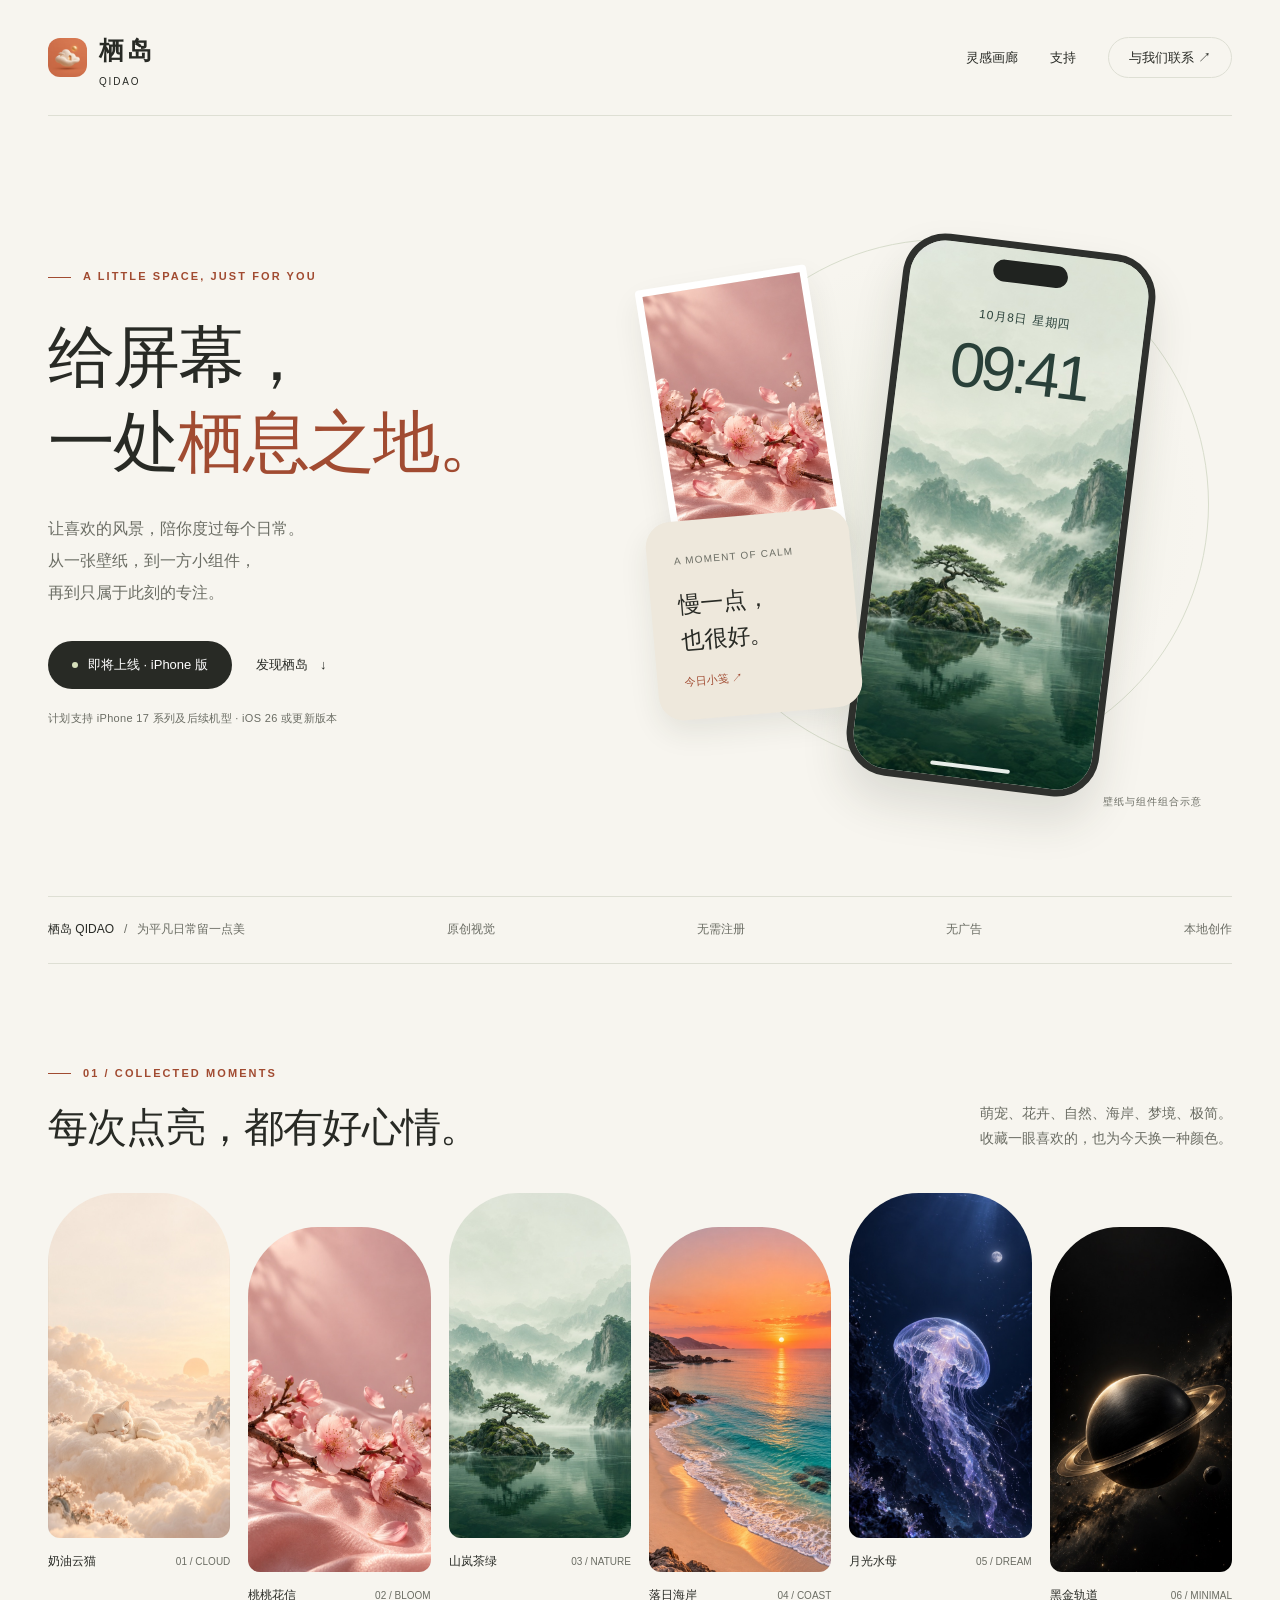
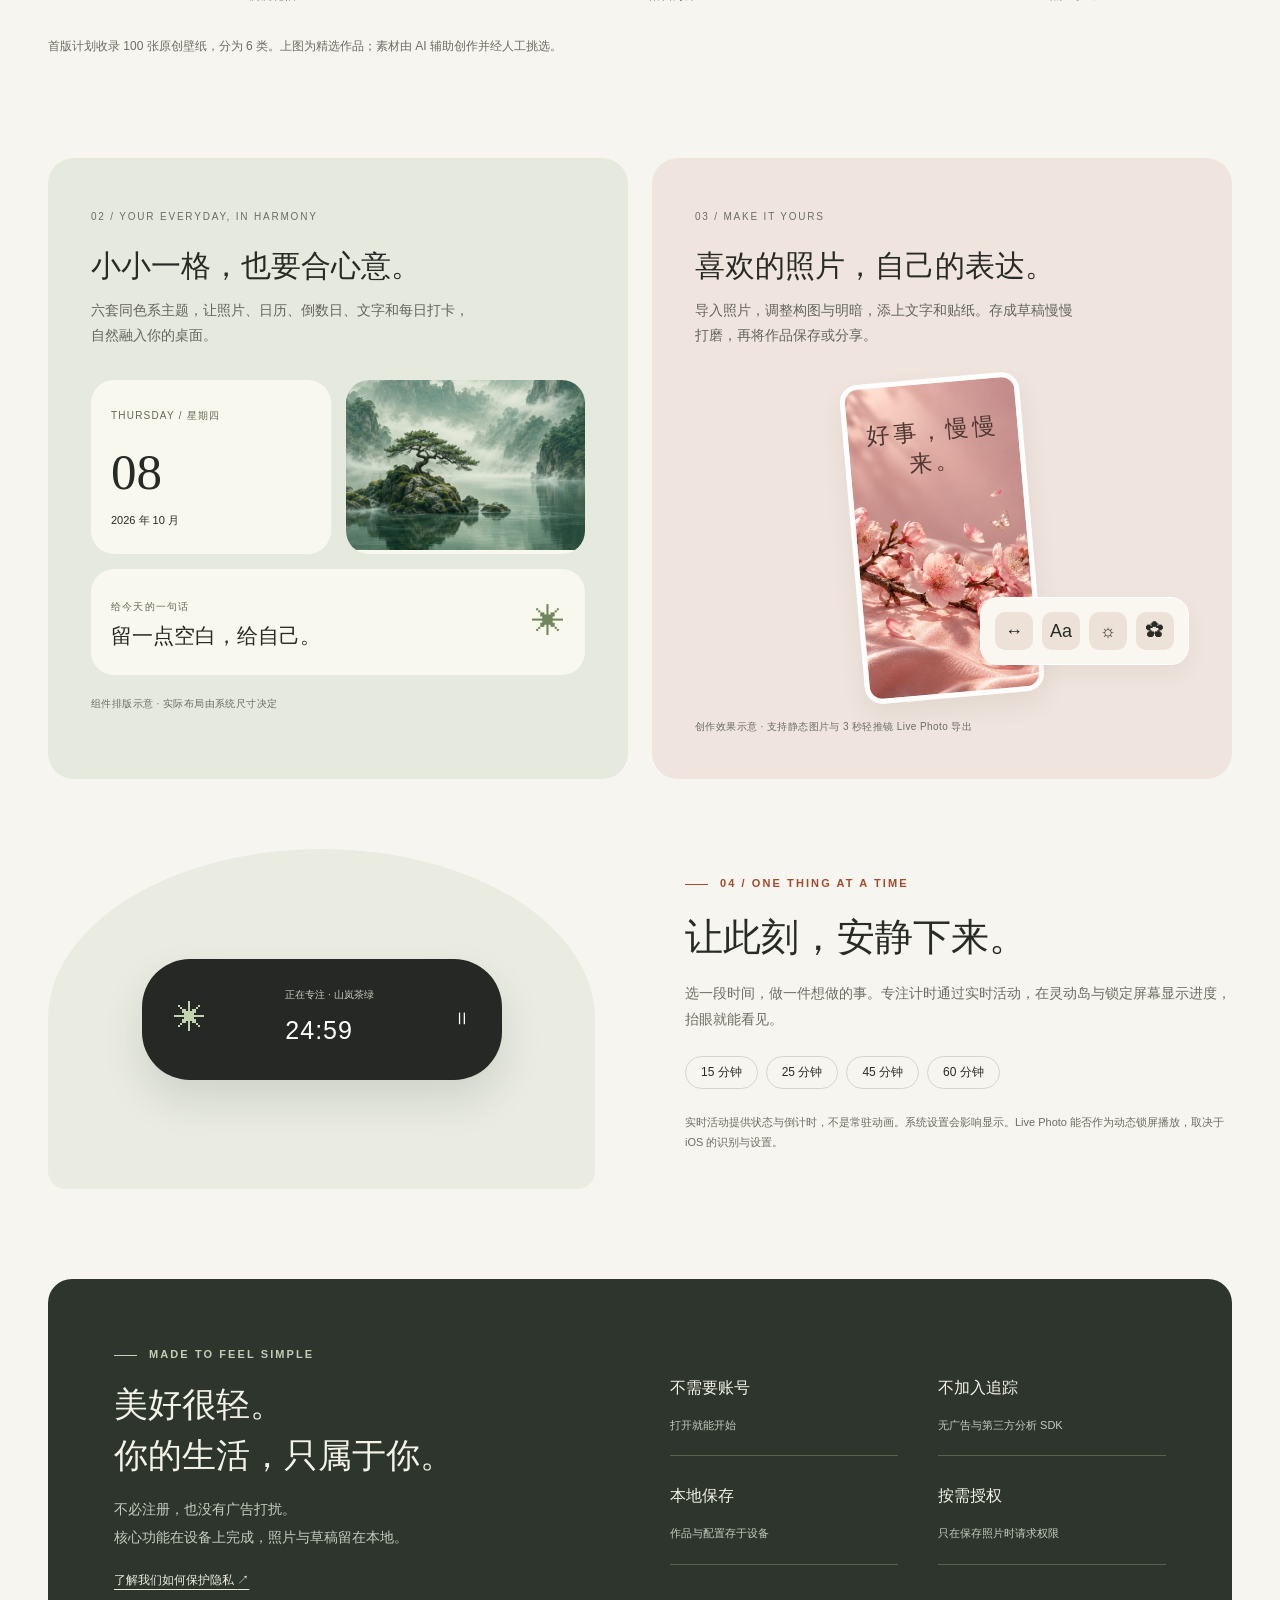
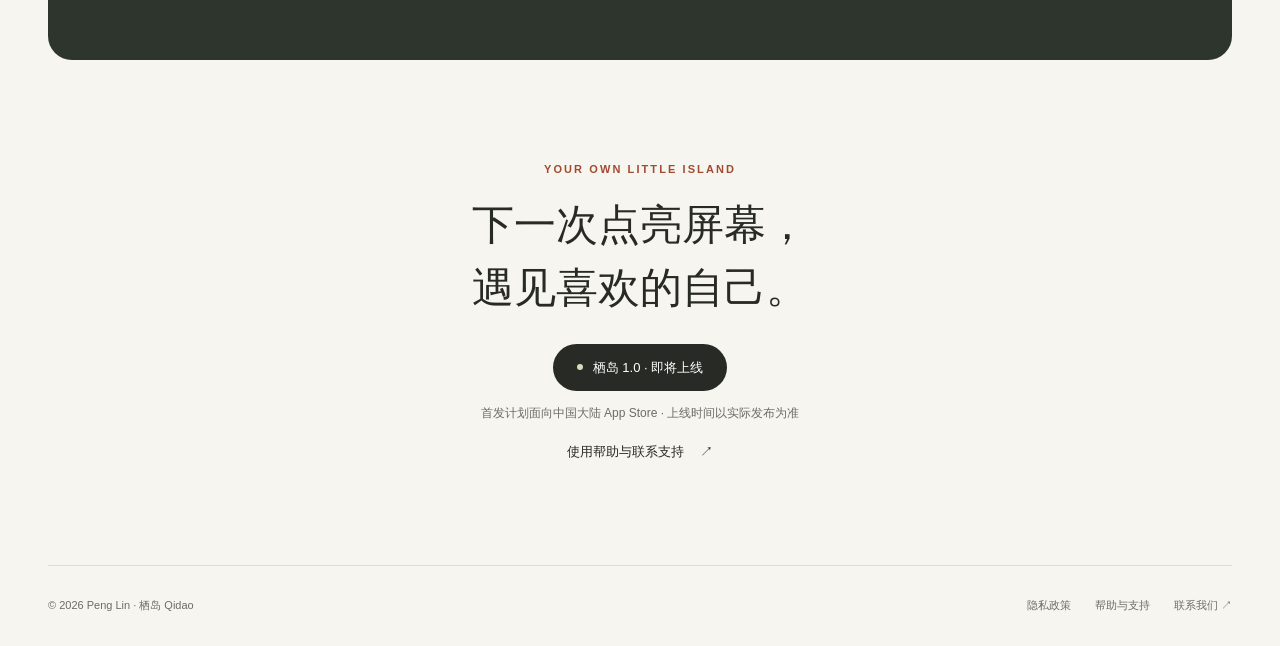
==== index.html @ bc71e2b7 "发布栖岛营销、隐私与支持网站" ====
<!doctype html>
<html lang="zh-CN">
<head>
  <meta charset="utf-8"><meta name="viewport" content="width=device-width,initial-scale=1">
  <title>栖岛 - 壁纸小组件与专注岛</title>
  <meta name="description" content="给屏幕一处安静的风景。栖岛，将原创壁纸、同色系小组件、照片创作和专注计时，放进你的日常。无需注册，无广告。">
  <meta name="theme-color" content="#f7f5ef"><link rel="canonical" href="https://jacky-linpeng.github.io/qidao/">
  <meta property="og:title" content="栖岛 · 给屏幕，一处栖息之地"><meta property="og:description" content="原创壁纸 · 同色小组件 · 轻盈专注。即将上线。"><meta property="og:type" content="website"><meta property="og:url" content="https://jacky-linpeng.github.io/qidao/">
  <link rel="icon" type="image/png" href="assets/icon.png"><link rel="apple-touch-icon" href="assets/icon.png"><link rel="stylesheet" href="styles.css">
</head>
<body>
<a class="skip" href="#main">跳转到正文</a>
<div class="wrap">
  <header class="header"><a class="brand" href="index.html" aria-label="栖岛首页"><img class="brand-mark" src="assets/icon.png" alt="" width="192" height="192"><span><span class="brand-name">栖岛</span><span class="brand-en" lang="en">QIDAO</span></span></a><nav class="nav" aria-label="主导航"><a href="#collection">灵感画廊</a><a href="support.html">支持</a><a class="nav-contact" href="mailto:linpeng.dev@gmail.com">与我们联系 ↗</a></nav></header>
  <main id="main">
    <section class="hero" aria-labelledby="hero-title">
      <div class="hero-copy"><div class="eyebrow" lang="en">A little space, just for you</div><h1 id="hero-title">给屏幕，<br>一处<em>栖息之地。</em></h1><p>让喜欢的风景，陪你度过每个日常。<br>从一张壁纸，到一方小组件，<br>再到只属于此刻的专注。</p><div class="hero-actions"><span class="status">即将上线 · iPhone 版</span><a class="text-link" href="#collection">发现栖岛<span aria-hidden="true">↓</span></a></div><p class="device-note">计划支持 iPhone 17 系列及后续机型 · iOS 26 或更新版本</p></div>
      <div class="hero-stage" role="img" aria-label="栖岛视觉示意：山岚壁纸、桃花照片与文字小组件。非实际系统截图。"><div class="stage-orbit" aria-hidden="true"></div><div class="phone"><img src="assets/tea.jpg" alt="" width="551" height="1200" fetchpriority="high"><div class="phone-island"></div><div class="phone-clock"><small>10月8日 星期四</small>09:41</div><div class="phone-bottom"></div></div><div class="floating-photo"><img src="assets/peach.jpg" alt="" width="555" height="1200"><span class="photo-caption">把日子，过成喜欢的模样</span></div><div class="quote-widget"><span lang="en">A MOMENT OF CALM</span><p>慢一点，<br>也很好。</p><small>今日小笺 ↗</small></div><span class="stage-caption">壁纸与组件组合示意</span></div>
    </section>
    <div class="intro-line"><span><strong>栖岛 QIDAO</strong> &nbsp; / &nbsp; 为平凡日常留一点美</span><span>原创视觉</span><span>无需注册</span><span>无广告</span><span>本地创作</span></div>
    <section class="section" id="collection" aria-labelledby="collection-title"><div class="section-head"><div><div class="eyebrow" lang="en">01 / Collected moments</div><h2 id="collection-title">每次点亮，都有好心情。</h2></div><p>萌宠、花卉、自然、海岸、梦境、极简。<br>收藏一眼喜欢的，也为今天换一种颜色。</p></div><div class="gallery">
      <figure class="wallpaper"><img src="assets/cloud.jpg" alt="奶油色云朵中的猫咪原创壁纸" width="553" height="1200" loading="lazy"><figcaption>奶油云猫<span lang="en">01 / CLOUD</span></figcaption></figure>
      <figure class="wallpaper"><img src="assets/peach.jpg" alt="粉色桃花与柔和光影原创壁纸" width="555" height="1200" loading="lazy"><figcaption>桃桃花信<span lang="en">02 / BLOOM</span></figcaption></figure>
      <figure class="wallpaper"><img src="assets/tea.jpg" alt="青绿色群山与平静湖水原创壁纸" width="551" height="1200" loading="lazy"><figcaption>山岚茶绿<span lang="en">03 / NATURE</span></figcaption></figure>
      <figure class="wallpaper"><img src="assets/coast.jpg" alt="橙色落日下的海岸原创壁纸" width="554" height="1200" loading="lazy"><figcaption>落日海岸<span lang="en">04 / COAST</span></figcaption></figure>
      <figure class="wallpaper"><img src="assets/moon.jpg" alt="梦幻月光水母原创壁纸" width="555" height="1200" loading="lazy"><figcaption>月光水母<span lang="en">05 / DREAM</span></figcaption></figure>
      <figure class="wallpaper"><img src="assets/orbit.jpg" alt="黑色背景与金色轨道原创壁纸" width="555" height="1200" loading="lazy"><figcaption>黑金轨道<span lang="en">06 / MINIMAL</span></figcaption></figure>
    </div><p class="gallery-note">首版计划收录 100 张原创壁纸，分为 6 类。上图为精选作品；素材由 AI 辅助创作并经人工挑选。</p></section>
    <section class="feature-grid" aria-label="小组件与创作功能">
      <article class="feature"><span class="feature-label" lang="en">02 / YOUR EVERYDAY, IN HARMONY</span><h3>小小一格，也要合心意。</h3><p>六套同色系主题，让照片、日历、倒数日、文字和每日打卡，自然融入你的桌面。</p><div class="widgets" aria-hidden="true"><div class="widget calendar"><small>THURSDAY / 星期四</small><strong>08</strong><span>2026 年 10 月</span></div><div class="widget widget-photo"><img src="assets/tea.jpg" alt="" width="551" height="1200" loading="lazy"></div><div class="widget wide-widget"><div><small>给今天的一句话</small><p>留一点空白，给自己。</p></div><span>✳</span></div></div><small class="feature-footnote">组件排版示意 · 实际布局由系统尺寸决定</small></article>
      <article class="feature feature-edit"><span class="feature-label" lang="en">03 / MAKE IT YOURS</span><h3>喜欢的照片，自己的表达。</h3><p>导入照片，调整构图与明暗，添上文字和贴纸。存成草稿慢慢打磨，再将作品保存或分享。</p><div class="editor-preview" aria-hidden="true"><div class="edit-photo"><img src="assets/peach.jpg" alt="" width="555" height="1200" loading="lazy"><div class="edit-words">好事，慢慢来。</div></div><div class="edit-tools"><span>↔</span><span>Aa</span><span>☼</span><span>✿</span></div></div><small class="feature-footnote">创作效果示意 · 支持静态图片与 3 秒轻推镜 Live Photo 导出</small></article>
    </section>
    <section class="focus-section" aria-labelledby="focus-title"><div class="focus-art" role="img" aria-label="专注实时活动示意，倒计时 24 分 59 秒"><div class="island-demo"><span class="focus-leaf" aria-hidden="true">✳</span><div><small>正在专注 · 山岚茶绿</small><strong>24:59</strong></div><span aria-hidden="true">Ⅱ</span></div></div><div class="focus-copy"><div class="eyebrow" lang="en">04 / One thing at a time</div><h2 id="focus-title">让此刻，安静下来。</h2><p>选一段时间，做一件想做的事。专注计时通过实时活动，在灵动岛与锁定屏幕显示进度，抬眼就能看见。</p><div class="focus-durations" aria-label="可选专注时长"><span>15 分钟</span><span>25 分钟</span><span>45 分钟</span><span>60 分钟</span></div><p class="fine">实时活动提供状态与倒计时，不是常驻动画。系统设置会影响显示。Live Photo 能否作为动态锁屏播放，取决于 iOS 的识别与设置。</p></div></section>
    <section class="quiet" aria-labelledby="privacy-title"><div><div class="eyebrow" lang="en">Made to feel simple</div><h2 id="privacy-title">美好很轻。<br>你的生活，只属于你。</h2><p>不必注册，也没有广告打扰。<br>核心功能在设备上完成，照片与草稿留在本地。</p><a href="privacy.html">了解我们如何保护隐私 <span aria-hidden="true">↗</span></a></div><div class="quiet-list"><div class="quiet-item"><strong>不需要账号</strong><span>打开就能开始</span></div><div class="quiet-item"><strong>不加入追踪</strong><span>无广告与第三方分析 SDK</span></div><div class="quiet-item"><strong>本地保存</strong><span>作品与配置存于设备</span></div><div class="quiet-item"><strong>按需授权</strong><span>只在保存照片时请求权限</span></div></div></section>
    <section class="closing" aria-labelledby="closing-title"><div class="eyebrow" lang="en">Your own little island</div><h2 id="closing-title">下一次点亮屏幕，<br>遇见喜欢的自己。</h2><span class="status">栖岛 1.0 · 即将上线</span><p>首发计划面向中国大陆 App Store · 上线时间以实际发布为准</p><a class="text-link" href="support.html">使用帮助与联系支持 <span aria-hidden="true">↗</span></a></section>
  </main>
  <footer class="footer"><span>© 2026 Peng Lin · 栖岛 Qidao</span><div class="footer-links"><a href="privacy.html">隐私政策</a><a href="support.html">帮助与支持</a><a href="mailto:linpeng.dev@gmail.com">联系我们 ↗</a></div></footer>
</div>
</body></html>
---- styles.css ----
:root{--paper:#f7f5ef;--ink:#282a25;--muted:#6b6d64;--accent:#a14b31;--line:#dedfd4;--sage:#e6e9dd;--serif:ui-serif,"Songti SC","STSong",serif;--sans:-apple-system,BlinkMacSystemFont,"PingFang SC","Hiragino Sans GB","Microsoft YaHei",sans-serif}*{box-sizing:border-box}html{scroll-behavior:smooth;scroll-padding-top:2rem}body{margin:0;background:var(--paper);color:var(--ink);font:16px/1.8 var(--sans);-webkit-font-smoothing:antialiased}a{color:inherit;text-underline-offset:5px}a:hover{color:var(--accent)}a:focus-visible,summary:focus-visible{outline:3px solid var(--accent);outline-offset:6px;border-radius:3px}img{display:block;width:100%;height:auto}button,a,summary{-webkit-tap-highlight-color:transparent}.wrap{width:min(1240px,calc(100% - 96px));margin-inline:auto}.skip{position:absolute;top:-80px;left:20px;padding:8px 20px;background:var(--ink);color:white;z-index:10}.skip:focus{top:10px}.header{display:flex;align-items:center;justify-content:space-between;padding:28px 0;border-bottom:1px solid var(--line)}.brand{text-decoration:none;display:flex;align-items:center;gap:12px}.brand-mark{width:39px;height:39px;background:var(--ink);color:var(--paper);border-radius:12px;display:grid;place-items:center;font:25px var(--serif)}.brand-name{font-size:25px;letter-spacing:.1em;font-weight:600}.brand-en{display:block;font-size:10px;letter-spacing:.18em;line-height:1;margin-top:4px}.nav{display:flex;gap:32px;align-items:center;font-size:13px}.nav a{text-decoration:none}.nav a[aria-current=page]{color:var(--accent)}.nav .nav-contact{border:1px solid var(--line);border-radius:100px;padding:8px 20px}.eyebrow{font-size:11px;font-weight:600;letter-spacing:.19em;text-transform:uppercase;color:var(--accent);display:flex;align-items:center;gap:12px}.eyebrow:before{content:"";width:23px;height:1px;background:currentColor}.hero{display:grid;grid-template-columns:1fr 1fr;gap:30px;align-items:center;min-height:780px;padding-block:65px 70px}.hero h1{font:clamp(52px,5.2vw,74px)/1.28 var(--serif);letter-spacing:-.03em;margin:28px 0}.hero h1 em{font-style:normal;color:var(--accent)}.hero-copy>p{max-width:380px;font-size:16px;color:var(--muted);line-height:2}.hero-actions{display:flex;align-items:center;gap:24px;margin-top:32px;flex-wrap:wrap}.status{display:inline-flex;gap:10px;align-items:center;background:var(--ink);color:white;border-radius:100px;padding:12px 24px;font-size:13px}.status:before{content:"";width:6px;height:6px;border-radius:50%;background:#d5deba}.text-link{font-size:13px;text-decoration:none}.text-link span{margin-left:12px}.device-note{font-size:11px!important;margin-top:18px;letter-spacing:.03em}.hero-stage{position:relative;min-height:615px;display:flex;align-items:center;justify-content:center}.stage-orbit{position:absolute;width:530px;max-width:100%;height:530px;max-height:90%;border:1px solid #d8ddcc;border-radius:50%;background:radial-gradient(circle at center,#e6eadb88,transparent 68%)}.phone{position:relative;width:254px;height:546px;border:7px solid #2e302d;border-radius:43px;overflow:hidden;box-shadow:0 25px 45px #30362522;background:#d4dcd0;transform:rotate(7deg);margin-left:115px;margin-top:22px}.phone img{height:100%;object-fit:cover}.phone-island{position:absolute;top:12px;left:50%;transform:translateX(-50%);width:75px;height:22px;background:#202320;border-radius:30px}.phone-clock{position:absolute;top:62px;width:100%;text-align:center;color:#294039;font-size:63px;font-weight:500;letter-spacing:-4px;line-height:1.2}.phone-clock small{display:block;font-size:12px;letter-spacing:1px;margin-bottom:8px}.phone-bottom{position:absolute;bottom:10px;left:50%;transform:translateX(-50%);height:4px;width:80px;background:#e9eeea;border-radius:5px}.floating-photo{position:absolute;left:0;top:80px;width:173px;transform:rotate(-9deg);border:7px solid white;border-bottom-width:32px;box-shadow:0 14px 30px #2b352215;border-radius:4px}.floating-photo img{height:237px;object-fit:cover}.photo-caption{position:absolute;bottom:-26px;left:0;width:100%;font:10px var(--serif);text-align:center;color:var(--muted);letter-spacing:.1em}.quote-widget{position:absolute;left:-3px;bottom:97px;background:#eee8dc;box-shadow:0 12px 30px #2b352218;border-radius:25px;padding:24px 27px;width:204px;transform:rotate(-5deg)}.quote-widget span{font-size:10px;color:var(--muted);letter-spacing:.12em}.quote-widget p{font:23px/1.6 var(--serif);margin:13px 0 7px}.quote-widget small{color:var(--accent);font-size:11px}.stage-caption{position:absolute;bottom:0;right:30px;color:var(--muted);font-size:10px;letter-spacing:.1em}.intro-line{border-top:1px solid var(--line);border-bottom:1px solid var(--line);padding:22px 0;display:flex;justify-content:space-between;align-items:center;font-size:12px;color:var(--muted);gap:20px}.intro-line strong{font-weight:500;color:var(--ink)}.section{padding:100px 0}.section-head{display:flex;justify-content:space-between;gap:40px;align-items:end;margin-bottom:36px}.section h2{font:40px/1.45 var(--serif);letter-spacing:-.02em;margin:16px 0 0}.section-head>p{font-size:14px;max-width:300px;color:var(--muted);margin:0 0 6px}.gallery{display:grid;grid-template-columns:repeat(6,minmax(0,1fr));gap:18px}.wallpaper{margin:0}.wallpaper:nth-child(even){padding-top:34px}.wallpaper img{aspect-ratio:9/17;object-fit:cover;border-radius:70px 70px 12px 12px}.wallpaper figcaption{display:flex;justify-content:space-between;align-items:center;gap:5px;margin-top:13px;font-size:12px}.wallpaper figcaption span{color:var(--muted);font:10px var(--sans)}.gallery-note{color:var(--muted);font-size:12px;margin:30px 0 0}.feature-grid{display:grid;grid-template-columns:1fr 1fr;gap:24px}.feature{border-radius:26px;background:var(--sage);padding:43px;overflow:hidden;min-height:570px;position:relative}.feature-edit{background:#efe5de}.feature-label{font-size:10px;color:var(--muted);letter-spacing:.18em}.feature h3{font:30px/1.5 var(--serif);margin:13px 0 10px}.feature>p{font-size:14px;color:#64655b;max-width:390px;margin:0}.widgets{display:grid;grid-template-columns:1fr 1fr;gap:15px;margin-top:32px;align-items:stretch}.widget{border-radius:23px;min-height:158px;background:#f9f8ee;padding:20px}.widget small{font-size:10px;letter-spacing:.12em;color:#616954}.calendar strong{display:block;font:51px/1.3 var(--serif);margin-top:10px}.calendar span{font-size:11px}.widget-photo{padding:0;overflow:hidden}.widget-photo img{height:100%;max-height:170px;object-fit:cover;object-position:50% 70%}.wide-widget{grid-column:1/-1;min-height:106px;display:flex;justify-content:space-between;align-items:center}.wide-widget p{font:21px/1.6 var(--serif);margin:0}.wide-widget>span{font-size:33px;color:#70865c}.editor-preview{display:flex;justify-content:center;position:relative;margin-top:30px;min-height:320px}.edit-photo{width:180px;border:5px solid #fff;border-radius:18px;overflow:hidden;transform:rotate(-5deg);position:relative;box-shadow:0 12px 25px #6c493215}.edit-photo img{height:310px;object-fit:cover}.edit-words{position:absolute;top:32px;left:0;text-align:center;width:100%;font:23px var(--serif);color:#4e3731;letter-spacing:.15em}.edit-tools{position:absolute;right:0;bottom:33px;display:flex;gap:9px;padding:14px;background:#faf7f0;border:1px solid #fff;border-radius:18px;box-shadow:0 9px 20px #6c493210}.edit-tools span{display:grid;place-items:center;width:38px;height:38px;background:#ede2d8;border-radius:10px;font-size:18px}.feature-footnote{font-size:10px;color:var(--muted);display:block;margin-top:20px;letter-spacing:.04em}.focus-section{display:grid;grid-template-columns:1fr 1fr;gap:90px;align-items:center;padding:70px 0 90px}.focus-art{min-height:340px;background:#eaece2;border-radius:50% 50% 18px 18px;display:grid;place-items:center;padding:40px}.island-demo{width:min(100%,360px);background:#252824;color:white;border-radius:48px;padding:27px 32px;display:flex;align-items:center;justify-content:space-between;box-shadow:0 20px 40px #28332322}.focus-leaf{color:#c1d2ad;font-size:32px}.island-demo small{font-size:10px;color:#cbd1c5;display:block;margin-bottom:4px}.island-demo strong{font-size:25px;font-weight:400;letter-spacing:1px;font-variant-numeric:tabular-nums}.focus-copy h2{font:38px/1.45 var(--serif);margin:16px 0}.focus-copy p{font-size:14px;color:var(--muted)}.focus-durations{display:flex;gap:8px;flex-wrap:wrap;margin:24px 0}.focus-durations span{border:1px solid #d3d7c9;border-radius:100px;padding:5px 15px;font-size:12px}.fine{font-size:11px!important;color:var(--muted)}.quiet{background:#2d352d;color:#f4f3e8;padding:66px;border-radius:24px;display:grid;grid-template-columns:1fr 1fr;gap:60px;align-items:center}.quiet h2{font:34px/1.5 var(--serif);margin:14px 0}.quiet .eyebrow{color:#c3cdb5}.quiet p{font-size:14px;color:#c6ccbf;line-height:2}.quiet a{color:#eeeedd;font-size:12px}.quiet-list{display:grid;grid-template-columns:1fr 1fr;gap:26px 40px}.quiet-item{padding-bottom:17px;border-bottom:1px solid #596050}.quiet-item strong{display:block;font-size:16px;font-weight:400;margin-bottom:7px}.quiet-item span{font-size:11px;color:#c6ccbf}.closing{text-align:center;padding:100px 24px}.closing .eyebrow{justify-content:center}.closing .eyebrow:before{display:none}.closing h2{font:42px/1.5 var(--serif);margin:14px 0 24px}.closing p{color:var(--muted);font-size:12px}.footer{border-top:1px solid var(--line);padding:30px 0;display:flex;justify-content:space-between;align-items:center;gap:22px;color:var(--muted);font-size:11px}.footer-links{display:flex;gap:24px}.footer a{text-decoration:none}.legal-head{max-width:820px;padding:82px 0 45px}.legal-head h1{font:52px/1.4 var(--serif);margin:18px 0}.legal-head>p{color:var(--muted);font-size:15px}.legal-meta{font-size:11px!important;letter-spacing:.04em}.legal-layout{display:grid;grid-template-columns:220px minmax(0,750px);gap:65px;padding-bottom:100px}.toc{border-top:1px solid var(--line);padding-top:22px;align-self:start;position:sticky;top:25px}.toc strong{display:block;font-size:11px;letter-spacing:.12em;font-weight:500;margin-bottom:13px}.toc a{display:block;font-size:12px;text-decoration:none;margin-bottom:10px;color:var(--muted)}.prose{min-width:0}.prose section{margin-bottom:36px}.prose h2{font:25px/1.5 var(--serif);margin:0 0 15px}.prose h3{font-size:15px;font-weight:600;margin-top:24px}.prose p,.prose li{font-size:14px;line-height:2;color:#5b5e55}.prose ul,.prose ol{padding-left:22px}.prose a{color:var(--accent);overflow-wrap:anywhere}.notice{padding:23px 27px;border-radius:15px;background:var(--sage);margin-bottom:35px}.notice p{margin:0;color:var(--ink)}.contact-card{background:var(--sage);border-radius:22px;padding:30px;margin:32px 0}.contact-card h2{margin-bottom:8px}.contact-card a{font-size:19px;overflow-wrap:anywhere}.contact-card p{margin-bottom:0}.faq{border-bottom:1px solid var(--line);padding:21px 0}.faq:first-of-type{border-top:1px solid var(--line)}.faq summary{cursor:pointer;font-size:15px;list-style:none;display:flex;justify-content:space-between;gap:20px}.faq summary::-webkit-details-marker{display:none}.faq summary:after{content:"+";color:var(--accent);font-size:21px;line-height:1.3}.faq[open] summary:after{content:"−"}.faq p:last-child{margin-bottom:0}.support-grid{display:grid;grid-template-columns:1fr 1fr;gap:22px;margin-bottom:50px}.support-tile{border-top:1px solid var(--line);padding-top:22px}.support-tile h2{font:24px var(--serif)}.support-tile p{font-size:13px;color:var(--muted)}.support-main{max-width:850px;padding-bottom:100px}.support-main .prose{margin-bottom:50px}
@media(min-width:1500px){.hero{min-height:820px}.hero-stage{min-height:660px}}@media(max-width:1050px){.wrap{width:calc(100% - 64px)}.hero{gap:0;min-height:700px}.hero h1{font-size:56px}.hero-stage{transform:scale(.87);transform-origin:center right;margin-left:-35px}.section{padding:80px 0}.gallery{gap:12px}.feature{padding:30px}.focus-section{gap:45px}.quiet{padding:45px;gap:40px}.legal-layout{grid-template-columns:180px 1fr;gap:35px}}@media(max-width:760px){.wrap{width:calc(100% - 40px)}.header{padding:20px 0}.brand-name{font-size:22px}.brand-mark{width:35px;height:35px;font-size:23px}.nav{gap:20px;font-size:12px}.nav .nav-contact{display:none}.hero{grid-template-columns:1fr;padding:55px 0 30px;min-height:0}.hero h1{font-size:54px;margin:22px 0}.hero-copy>p{font-size:14px;max-width:360px}.hero-stage{transform:none;margin:25px auto 0;width:440px;max-width:100%;min-height:580px}.phone{width:236px;height:514px;margin-left:85px}.floating-photo{width:150px;top:74px;left:8px}.floating-photo img{height:210px}.quote-widget{width:179px;padding:18px 22px;left:8px;bottom:74px}.quote-widget p{font-size:21px}.stage-caption{right:0;bottom:0}.intro-line{font-size:10px;gap:12px;flex-wrap:wrap;justify-content:center;padding:18px 0}.intro-line>span:first-child{width:100%;text-align:center}.section{padding:64px 0}.section-head{display:block;margin-bottom:26px}.section h2{font-size:33px}.section-head>p{margin-top:17px;max-width:100%;font-size:13px}.gallery{grid-template-columns:repeat(3,minmax(0,1fr));gap:24px 13px}.wallpaper:nth-child(even){padding-top:0}.wallpaper img{border-radius:45px 45px 9px 9px}.wallpaper figcaption{display:block;font-size:11px}.wallpaper figcaption span{display:block;margin-top:2px;font-size:9px}.gallery-note{font-size:11px}.feature-grid{grid-template-columns:1fr;gap:18px}.feature{padding:30px;min-height:0}.feature h3{font-size:28px}.widgets{margin-top:25px}.feature-edit .editor-preview{margin-top:30px}.edit-tools{right:10px}.focus-section{grid-template-columns:1fr;padding:10px 0 64px;gap:30px}.focus-art{min-height:260px;grid-row:2}.focus-copy h2{font-size:33px}.quiet{grid-template-columns:1fr;padding:35px 28px;gap:26px}.quiet h2{font-size:30px}.quiet-list{gap:20px}.quiet-item strong{font-size:14px}.closing{padding:70px 0}.closing h2{font-size:34px}.footer{flex-direction:column;align-items:start;gap:12px}.legal-head{padding:50px 0 30px}.legal-head h1{font-size:42px}.legal-layout{grid-template-columns:1fr;gap:28px;padding-bottom:50px}.toc{position:static;display:flex;flex-wrap:wrap;gap:8px 20px}.toc strong{width:100%;margin-bottom:4px}.toc a{margin:0}.prose h2{font-size:24px}.support-grid{grid-template-columns:1fr;gap:15px}.support-main{padding-bottom:50px}.contact-card{padding:24px}.notice{padding:22px}}@media(max-width:370px){.nav{gap:14px}.hero h1{font-size:48px}.hero-stage{min-height:530px}.phone{width:216px;height:465px;margin-left:65px}.floating-photo{width:127px;top:80px}.floating-photo img{height:180px}.quote-widget{width:157px;padding:15px;bottom:70px}.quote-widget p{font-size:20px}.feature{padding:24px}.widget{padding:15px}.widget-photo{padding:0}.wide-widget p{font-size:18px}.island-demo{padding:23px}.quiet{padding:30px 24px}}@media(prefers-reduced-motion:reduce){html{scroll-behavior:auto}*,*:before,*:after{animation:none!important;transition:none!important}}@media print{.header,.footer,.toc,.skip{display:none}.wrap{width:100%}.legal-layout{display:block}.legal-head{padding-top:0}body{background:white;color:black}.prose section{break-inside:avoid}}
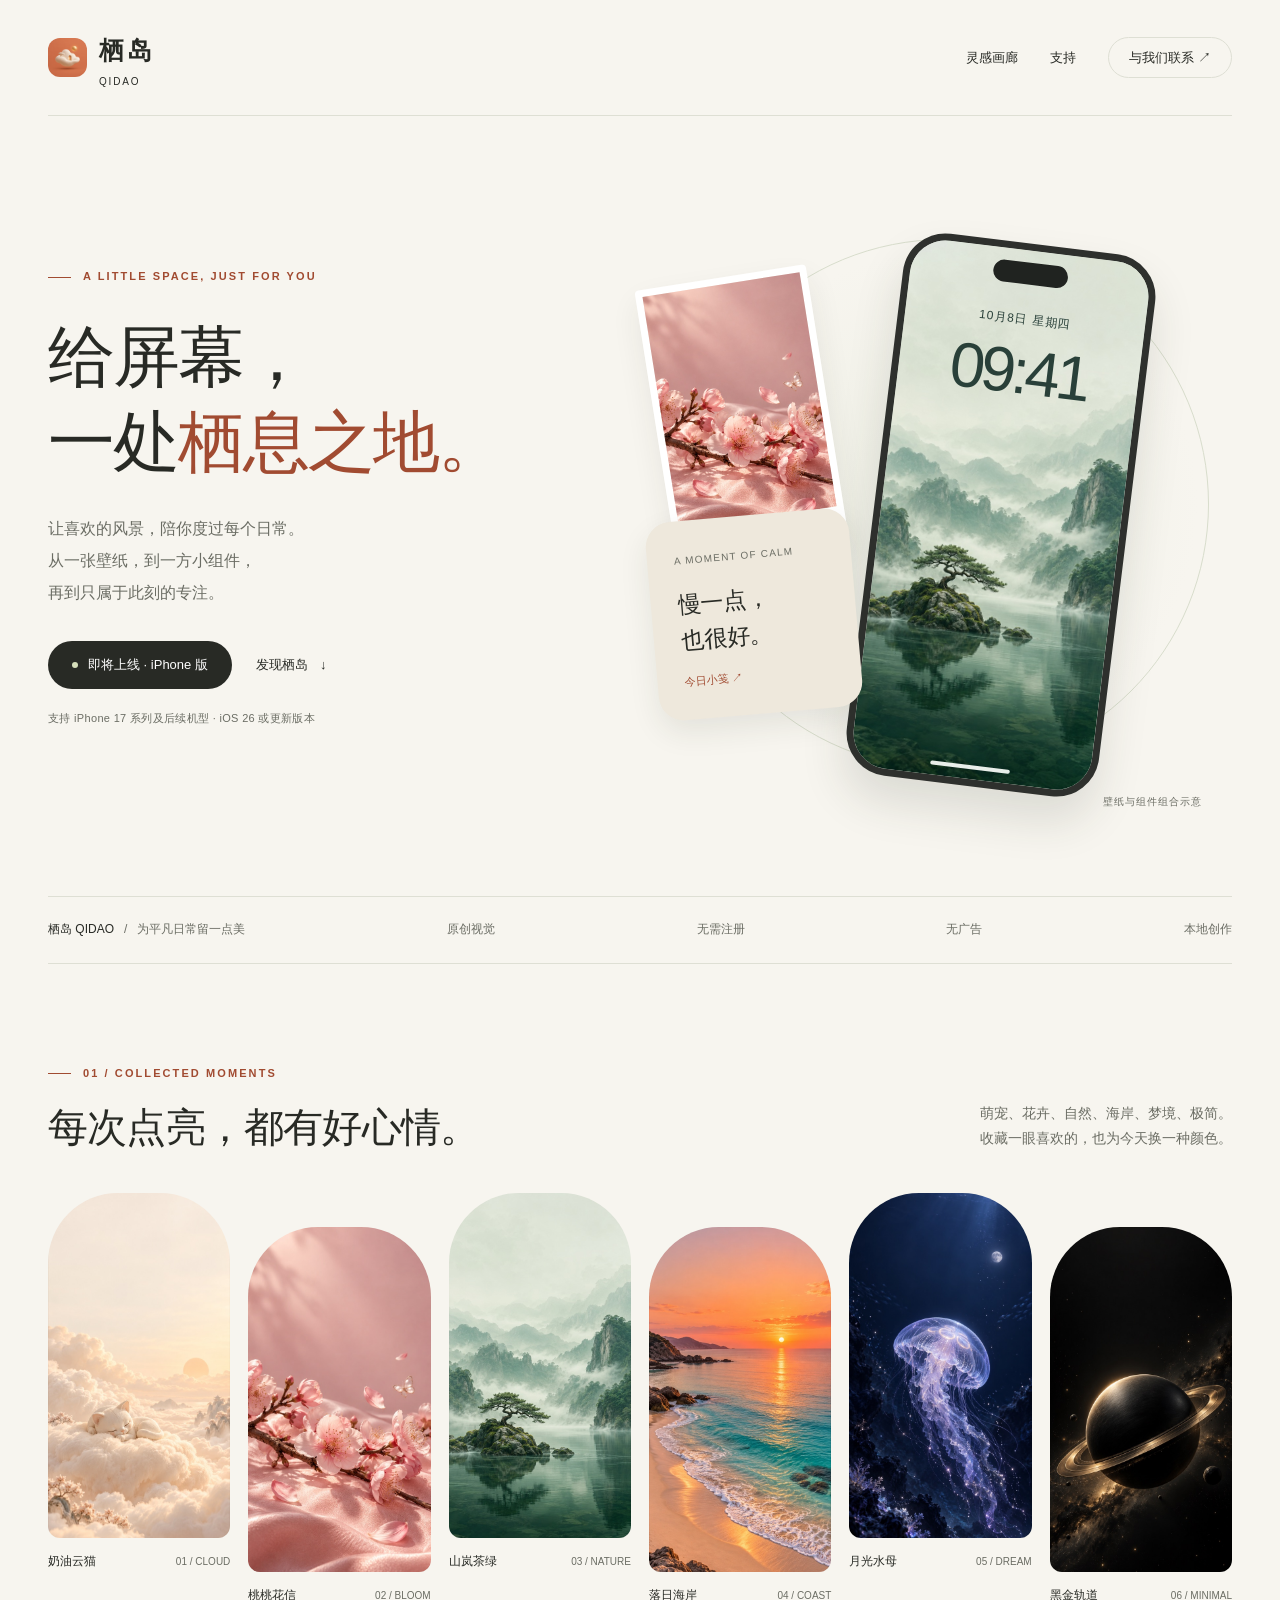
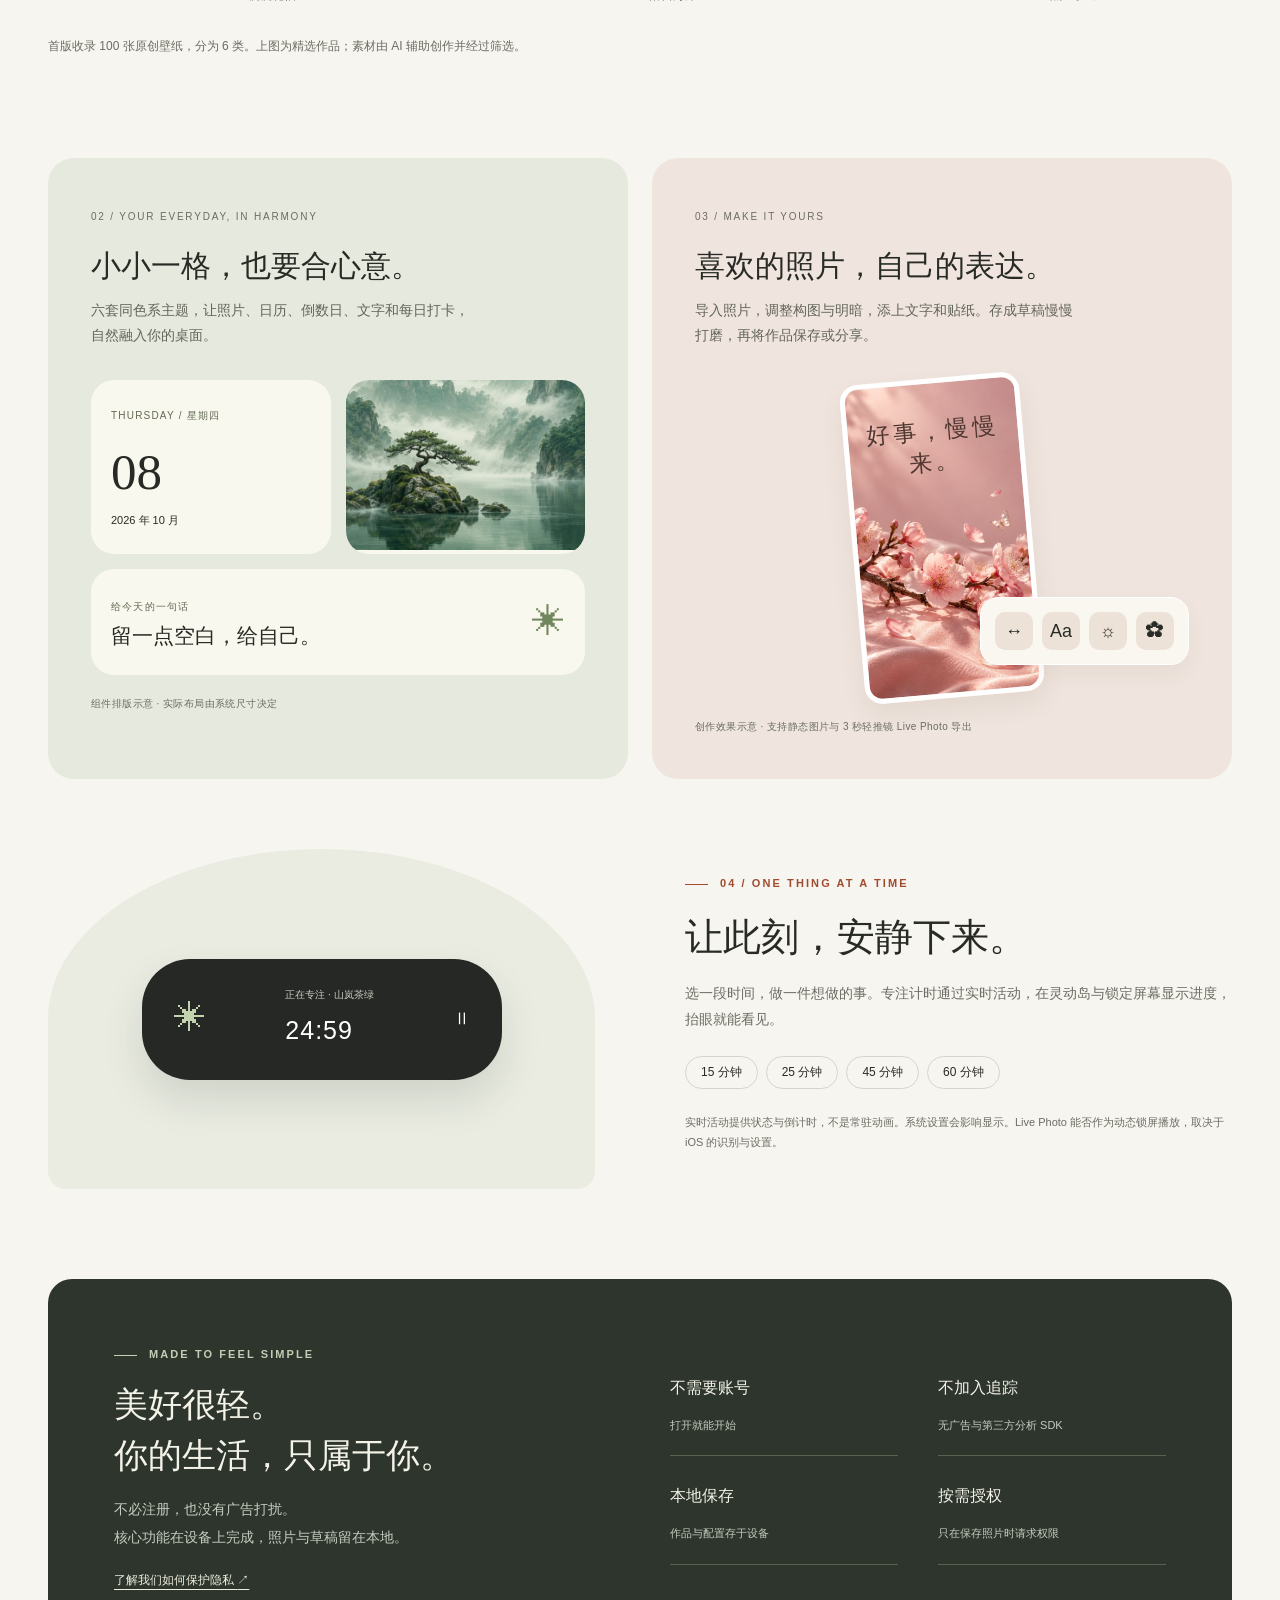
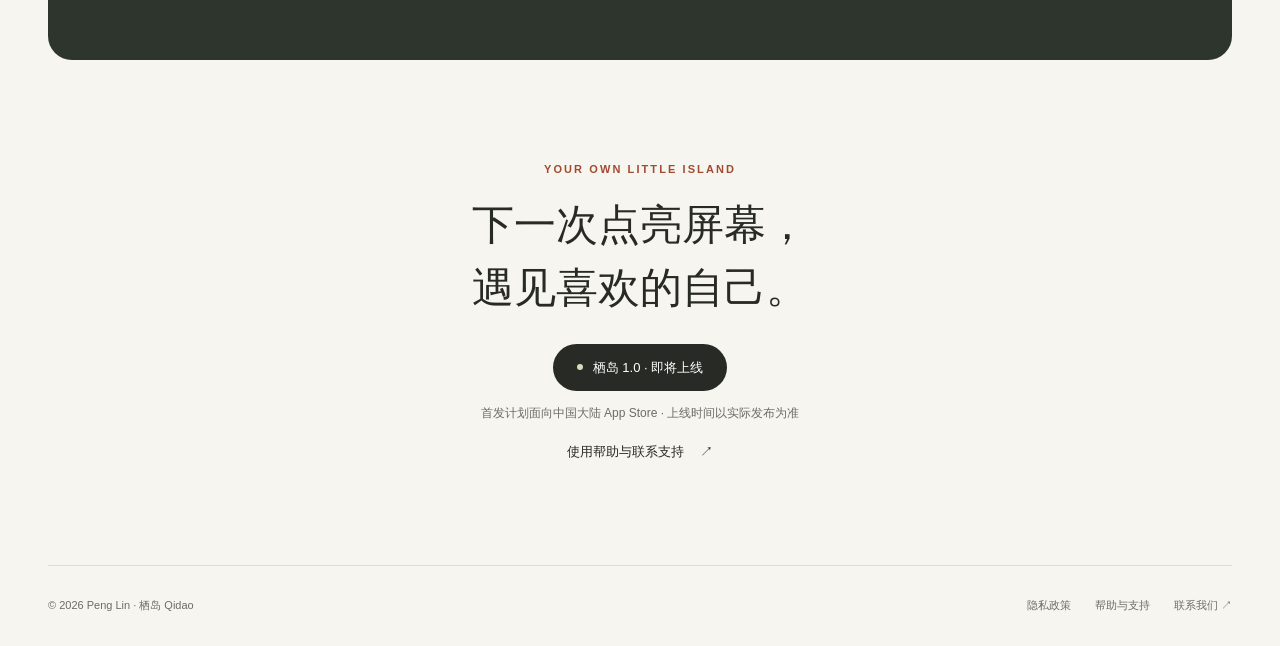
==== commit bdbb1d62: "更新首版100张壁纸内容说明" ====
--- a/index.html
+++ b/index.html
@@ -14,7 +14,7 @@
   <header class="header"><a class="brand" href="index.html" aria-label="栖岛首页"><img class="brand-mark" src="assets/icon.png" alt="" width="192" height="192"><span><span class="brand-name">栖岛</span><span class="brand-en" lang="en">QIDAO</span></span></a><nav class="nav" aria-label="主导航"><a href="#collection">灵感画廊</a><a href="support.html">支持</a><a class="nav-contact" href="mailto:linpeng.dev@gmail.com">与我们联系 ↗</a></nav></header>
   <main id="main">
     <section class="hero" aria-labelledby="hero-title">
-      <div class="hero-copy"><div class="eyebrow" lang="en">A little space, just for you</div><h1 id="hero-title">给屏幕，<br>一处<em>栖息之地。</em></h1><p>让喜欢的风景，陪你度过每个日常。<br>从一张壁纸，到一方小组件，<br>再到只属于此刻的专注。</p><div class="hero-actions"><span class="status">即将上线 · iPhone 版</span><a class="text-link" href="#collection">发现栖岛<span aria-hidden="true">↓</span></a></div><p class="device-note">计划支持 iPhone 17 系列及后续机型 · iOS 26 或更新版本</p></div>
+      <div class="hero-copy"><div class="eyebrow" lang="en">A little space, just for you</div><h1 id="hero-title">给屏幕，<br>一处<em>栖息之地。</em></h1><p>让喜欢的风景，陪你度过每个日常。<br>从一张壁纸，到一方小组件，<br>再到只属于此刻的专注。</p><div class="hero-actions"><span class="status">即将上线 · iPhone 版</span><a class="text-link" href="#collection">发现栖岛<span aria-hidden="true">↓</span></a></div><p class="device-note">支持 iPhone 17 系列及后续机型 · iOS 26 或更新版本</p></div>
       <div class="hero-stage" role="img" aria-label="栖岛视觉示意：山岚壁纸、桃花照片与文字小组件。非实际系统截图。"><div class="stage-orbit" aria-hidden="true"></div><div class="phone"><img src="assets/tea.jpg" alt="" width="551" height="1200" fetchpriority="high"><div class="phone-island"></div><div class="phone-clock"><small>10月8日 星期四</small>09:41</div><div class="phone-bottom"></div></div><div class="floating-photo"><img src="assets/peach.jpg" alt="" width="555" height="1200"><span class="photo-caption">把日子，过成喜欢的模样</span></div><div class="quote-widget"><span lang="en">A MOMENT OF CALM</span><p>慢一点，<br>也很好。</p><small>今日小笺 ↗</small></div><span class="stage-caption">壁纸与组件组合示意</span></div>
     </section>
     <div class="intro-line"><span><strong>栖岛 QIDAO</strong> &nbsp; / &nbsp; 为平凡日常留一点美</span><span>原创视觉</span><span>无需注册</span><span>无广告</span><span>本地创作</span></div>
@@ -25,7 +25,7 @@
       <figure class="wallpaper"><img src="assets/coast.jpg" alt="橙色落日下的海岸原创壁纸" width="554" height="1200" loading="lazy"><figcaption>落日海岸<span lang="en">04 / COAST</span></figcaption></figure>
       <figure class="wallpaper"><img src="assets/moon.jpg" alt="梦幻月光水母原创壁纸" width="555" height="1200" loading="lazy"><figcaption>月光水母<span lang="en">05 / DREAM</span></figcaption></figure>
       <figure class="wallpaper"><img src="assets/orbit.jpg" alt="黑色背景与金色轨道原创壁纸" width="555" height="1200" loading="lazy"><figcaption>黑金轨道<span lang="en">06 / MINIMAL</span></figcaption></figure>
-    </div><p class="gallery-note">首版计划收录 100 张原创壁纸，分为 6 类。上图为精选作品；素材由 AI 辅助创作并经人工挑选。</p></section>
+    </div><p class="gallery-note">首版收录 100 张原创壁纸，分为 6 类。上图为精选作品；素材由 AI 辅助创作并经过筛选。</p></section>
     <section class="feature-grid" aria-label="小组件与创作功能">
       <article class="feature"><span class="feature-label" lang="en">02 / YOUR EVERYDAY, IN HARMONY</span><h3>小小一格，也要合心意。</h3><p>六套同色系主题，让照片、日历、倒数日、文字和每日打卡，自然融入你的桌面。</p><div class="widgets" aria-hidden="true"><div class="widget calendar"><small>THURSDAY / 星期四</small><strong>08</strong><span>2026 年 10 月</span></div><div class="widget widget-photo"><img src="assets/tea.jpg" alt="" width="551" height="1200" loading="lazy"></div><div class="widget wide-widget"><div><small>给今天的一句话</small><p>留一点空白，给自己。</p></div><span>✳</span></div></div><small class="feature-footnote">组件排版示意 · 实际布局由系统尺寸决定</small></article>
       <article class="feature feature-edit"><span class="feature-label" lang="en">03 / MAKE IT YOURS</span><h3>喜欢的照片，自己的表达。</h3><p>导入照片，调整构图与明暗，添上文字和贴纸。存成草稿慢慢打磨，再将作品保存或分享。</p><div class="editor-preview" aria-hidden="true"><div class="edit-photo"><img src="assets/peach.jpg" alt="" width="555" height="1200" loading="lazy"><div class="edit-words">好事，慢慢来。</div></div><div class="edit-tools"><span>↔</span><span>Aa</span><span>☼</span><span>✿</span></div></div><small class="feature-footnote">创作效果示意 · 支持静态图片与 3 秒轻推镜 Live Photo 导出</small></article>
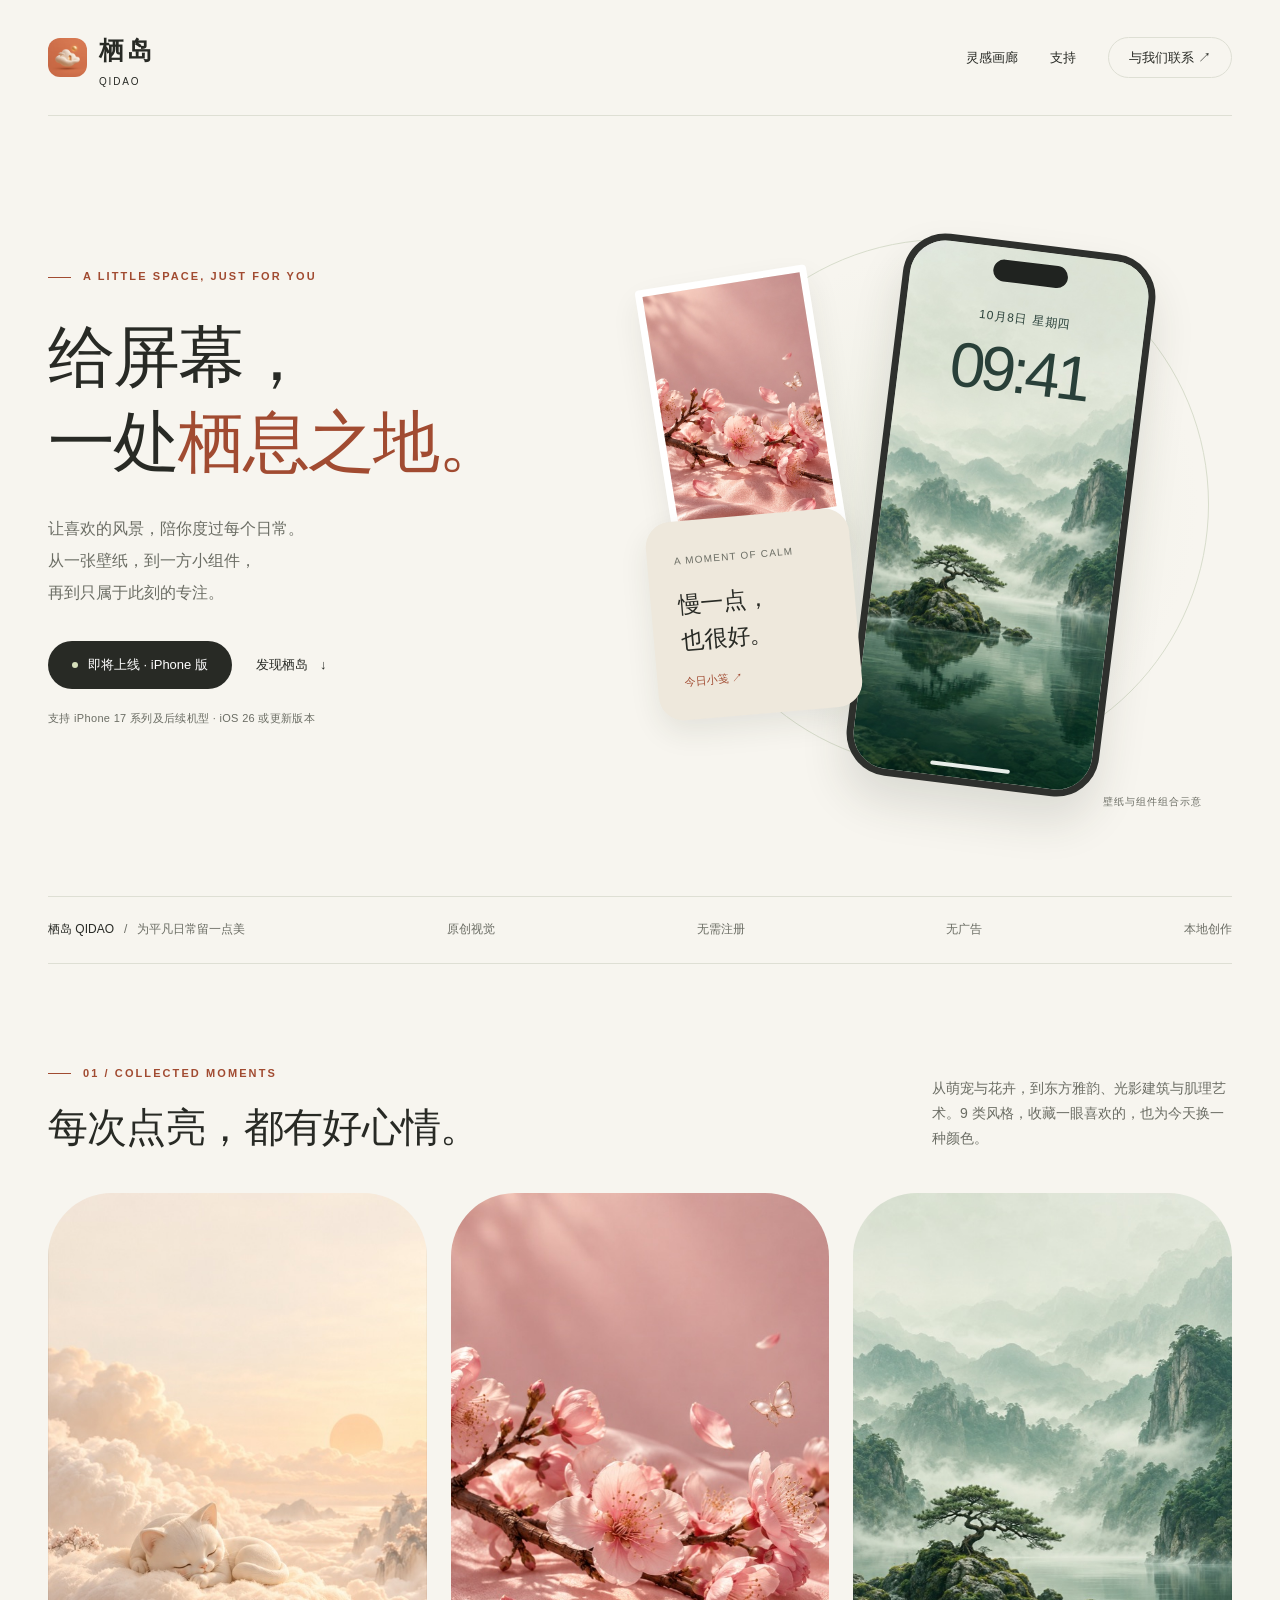
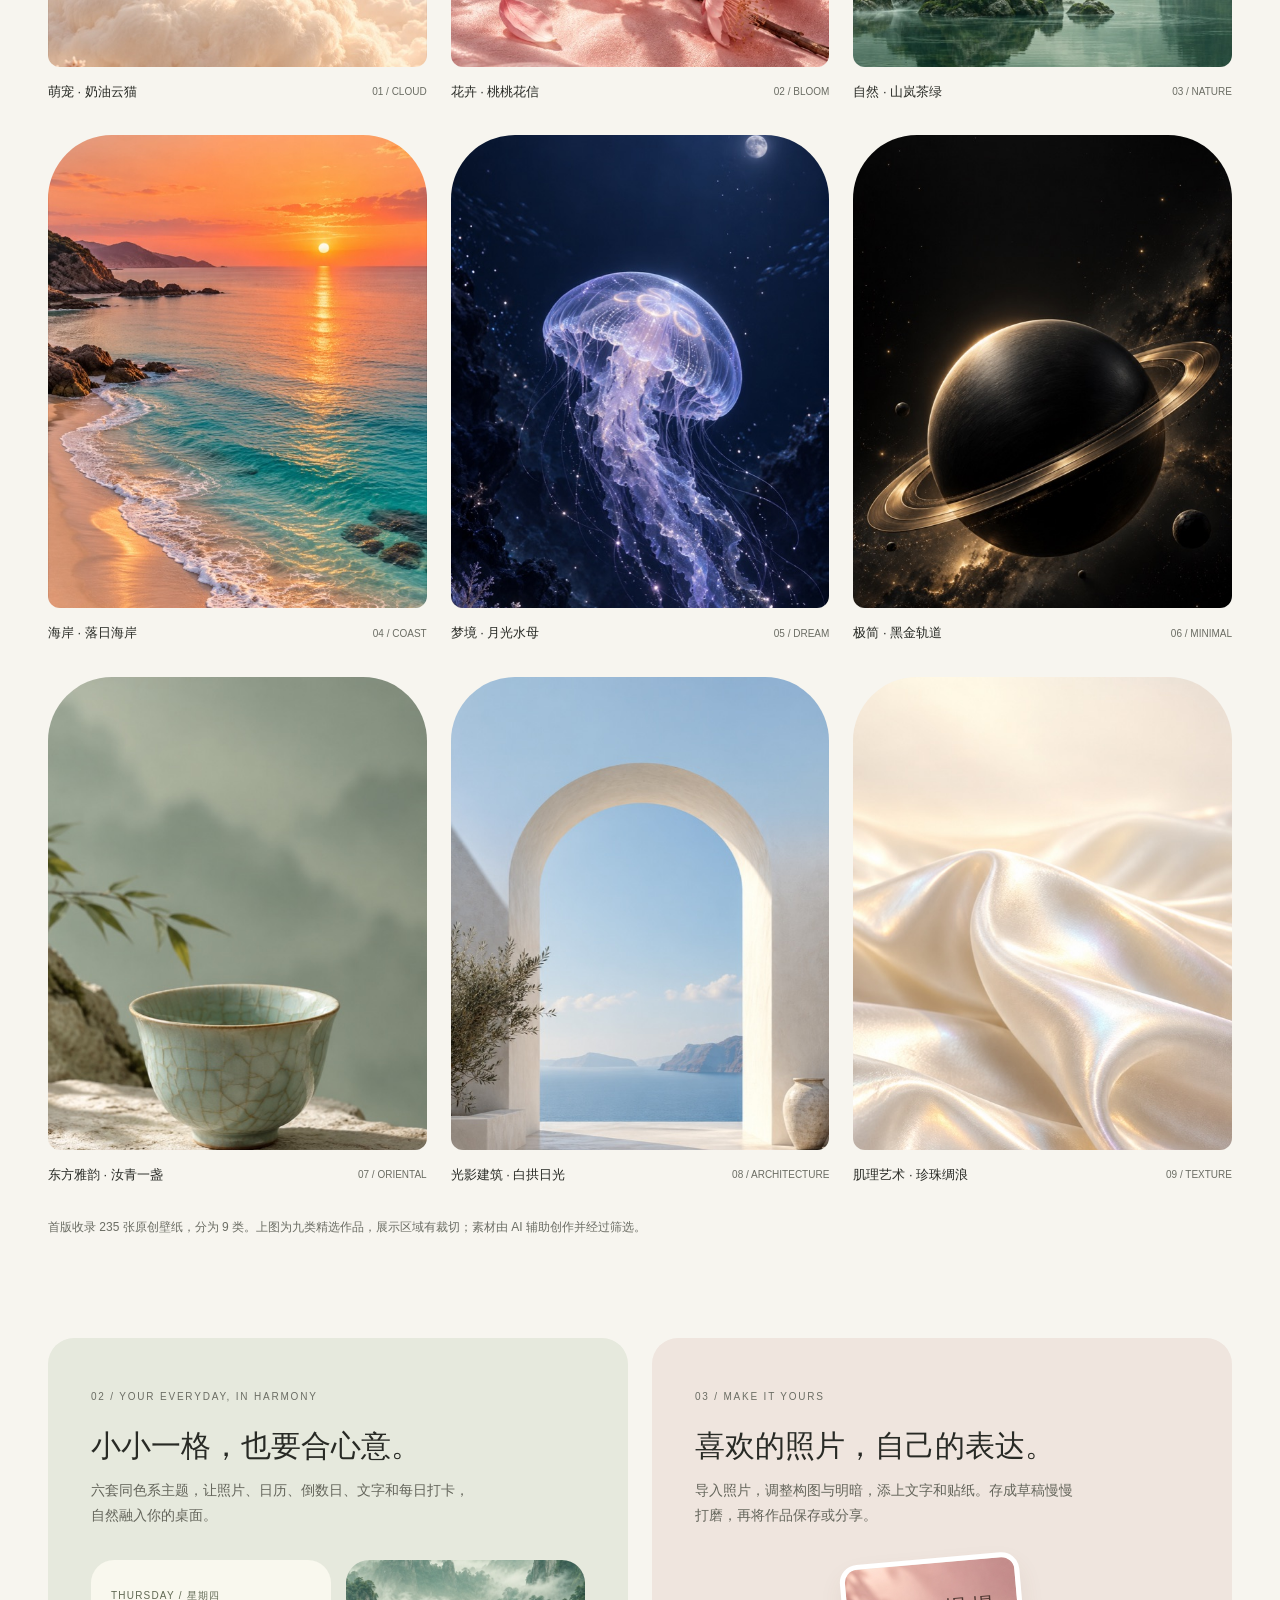
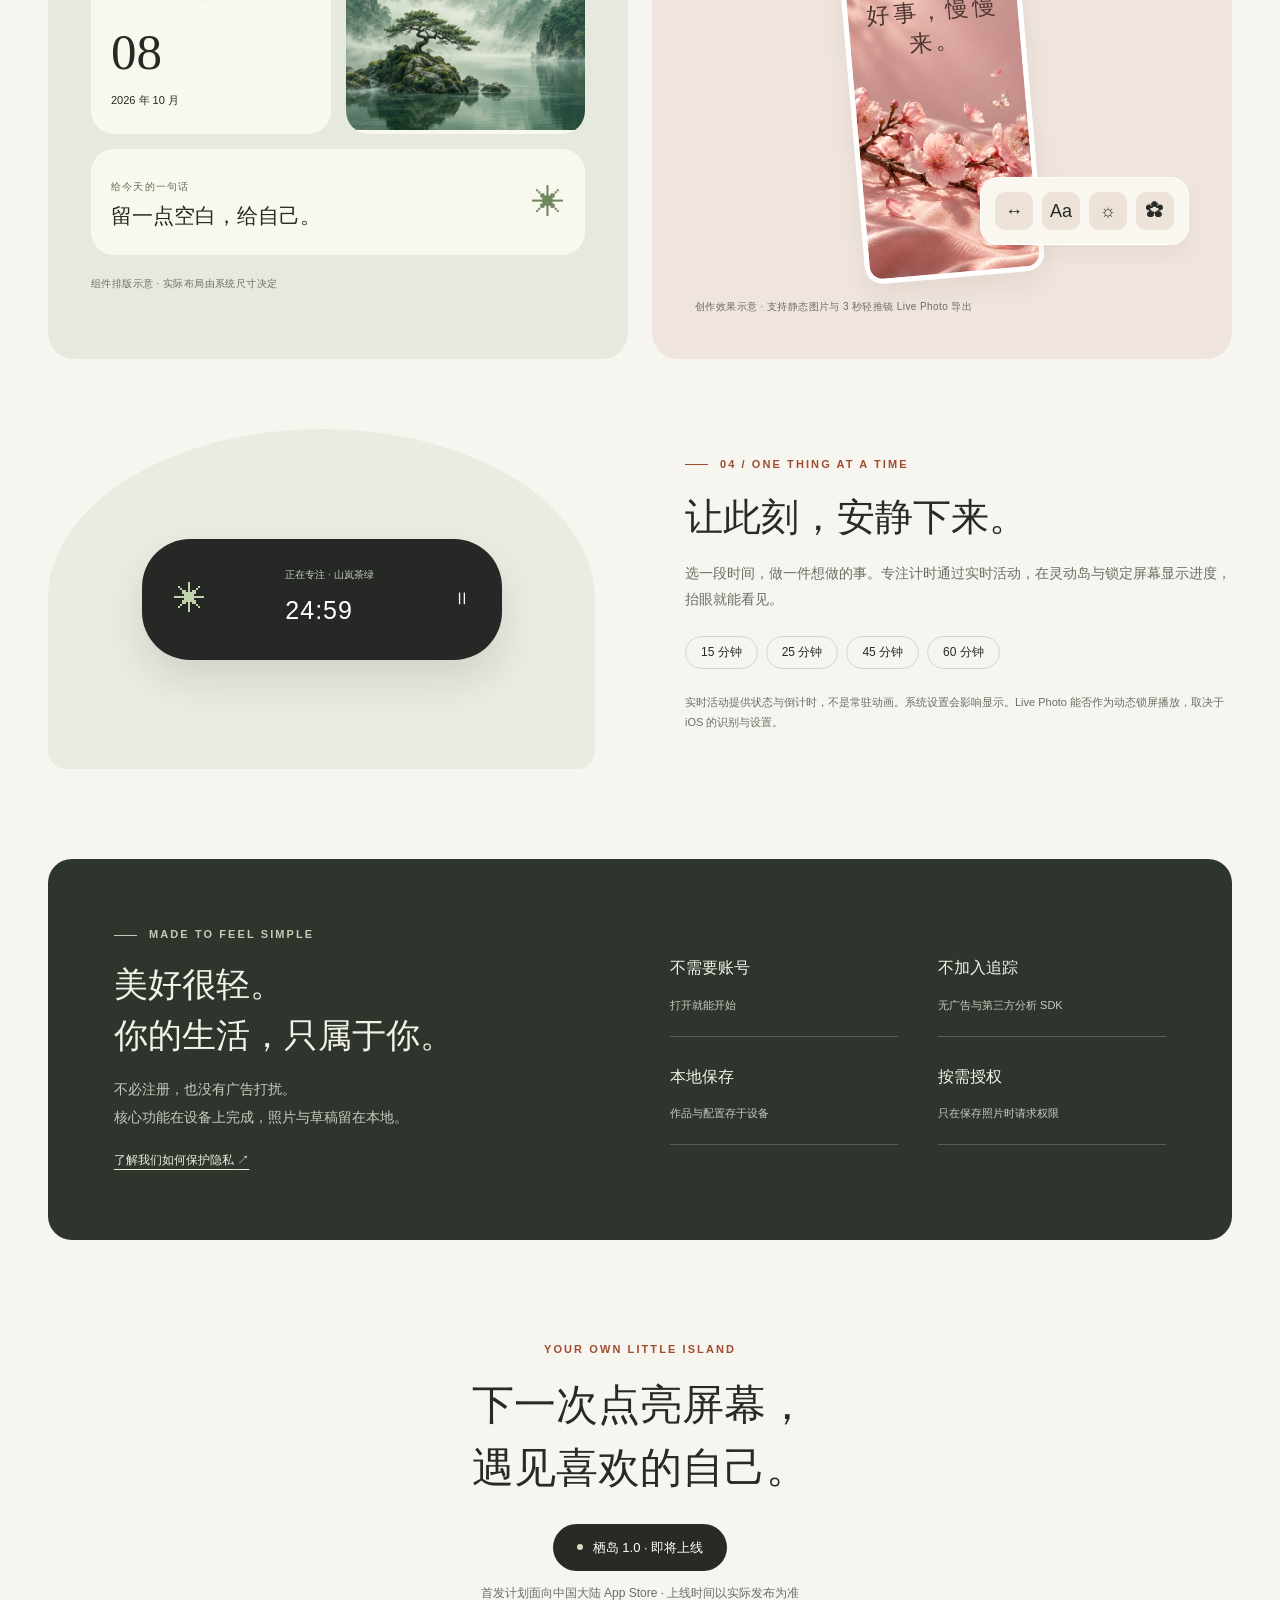
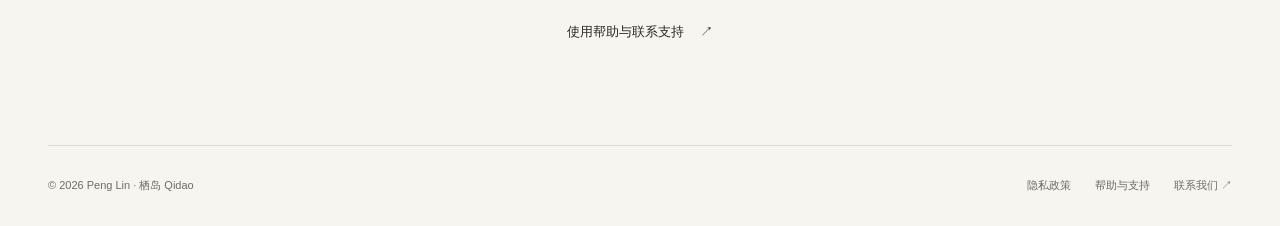
==== commit c573e854: "扩展九类壁纸展示与235张内容说明" ====
--- a/index.html
+++ b/index.html
@@ -3,7 +3,7 @@
 <head>
   <meta charset="utf-8"><meta name="viewport" content="width=device-width,initial-scale=1">
   <title>栖岛 - 壁纸小组件与专注岛</title>
-  <meta name="description" content="给屏幕一处安静的风景。栖岛，将原创壁纸、同色系小组件、照片创作和专注计时，放进你的日常。无需注册，无广告。">
+  <meta name="description" content="给屏幕一处安静的风景。栖岛收录 235 张原创壁纸、9 类风格，搭配六套小组件主题、照片创作与专注计时。无需注册，无广告。">
   <meta name="theme-color" content="#f7f5ef"><link rel="canonical" href="https://jacky-linpeng.github.io/qidao/">
   <meta property="og:title" content="栖岛 · 给屏幕，一处栖息之地"><meta property="og:description" content="原创壁纸 · 同色小组件 · 轻盈专注。即将上线。"><meta property="og:type" content="website"><meta property="og:url" content="https://jacky-linpeng.github.io/qidao/">
   <link rel="icon" type="image/png" href="assets/icon.png"><link rel="apple-touch-icon" href="assets/icon.png"><link rel="stylesheet" href="styles.css">
@@ -18,14 +18,17 @@
       <div class="hero-stage" role="img" aria-label="栖岛视觉示意：山岚壁纸、桃花照片与文字小组件。非实际系统截图。"><div class="stage-orbit" aria-hidden="true"></div><div class="phone"><img src="assets/tea.jpg" alt="" width="551" height="1200" fetchpriority="high"><div class="phone-island"></div><div class="phone-clock"><small>10月8日 星期四</small>09:41</div><div class="phone-bottom"></div></div><div class="floating-photo"><img src="assets/peach.jpg" alt="" width="555" height="1200"><span class="photo-caption">把日子，过成喜欢的模样</span></div><div class="quote-widget"><span lang="en">A MOMENT OF CALM</span><p>慢一点，<br>也很好。</p><small>今日小笺 ↗</small></div><span class="stage-caption">壁纸与组件组合示意</span></div>
     </section>
     <div class="intro-line"><span><strong>栖岛 QIDAO</strong> &nbsp; / &nbsp; 为平凡日常留一点美</span><span>原创视觉</span><span>无需注册</span><span>无广告</span><span>本地创作</span></div>
-    <section class="section" id="collection" aria-labelledby="collection-title"><div class="section-head"><div><div class="eyebrow" lang="en">01 / Collected moments</div><h2 id="collection-title">每次点亮，都有好心情。</h2></div><p>萌宠、花卉、自然、海岸、梦境、极简。<br>收藏一眼喜欢的，也为今天换一种颜色。</p></div><div class="gallery">
-      <figure class="wallpaper"><img src="assets/cloud.jpg" alt="奶油色云朵中的猫咪原创壁纸" width="553" height="1200" loading="lazy"><figcaption>奶油云猫<span lang="en">01 / CLOUD</span></figcaption></figure>
-      <figure class="wallpaper"><img src="assets/peach.jpg" alt="粉色桃花与柔和光影原创壁纸" width="555" height="1200" loading="lazy"><figcaption>桃桃花信<span lang="en">02 / BLOOM</span></figcaption></figure>
-      <figure class="wallpaper"><img src="assets/tea.jpg" alt="青绿色群山与平静湖水原创壁纸" width="551" height="1200" loading="lazy"><figcaption>山岚茶绿<span lang="en">03 / NATURE</span></figcaption></figure>
-      <figure class="wallpaper"><img src="assets/coast.jpg" alt="橙色落日下的海岸原创壁纸" width="554" height="1200" loading="lazy"><figcaption>落日海岸<span lang="en">04 / COAST</span></figcaption></figure>
-      <figure class="wallpaper"><img src="assets/moon.jpg" alt="梦幻月光水母原创壁纸" width="555" height="1200" loading="lazy"><figcaption>月光水母<span lang="en">05 / DREAM</span></figcaption></figure>
-      <figure class="wallpaper"><img src="assets/orbit.jpg" alt="黑色背景与金色轨道原创壁纸" width="555" height="1200" loading="lazy"><figcaption>黑金轨道<span lang="en">06 / MINIMAL</span></figcaption></figure>
-    </div><p class="gallery-note">首版收录 100 张原创壁纸，分为 6 类。上图为精选作品；素材由 AI 辅助创作并经过筛选。</p></section>
+    <section class="section" id="collection" aria-labelledby="collection-title"><div class="section-head"><div><div class="eyebrow" lang="en">01 / Collected moments</div><h2 id="collection-title">每次点亮，都有好心情。</h2></div><p>从萌宠与花卉，到东方雅韵、光影建筑与肌理艺术。9 类风格，收藏一眼喜欢的，也为今天换一种颜色。</p></div><div class="gallery gallery-expanded">
+      <figure class="wallpaper"><img src="assets/cloud.jpg" alt="奶油色云朵中的猫咪原创壁纸" width="553" height="1200" loading="lazy"><figcaption>萌宠 · 奶油云猫<span lang="en">01 / CLOUD</span></figcaption></figure>
+      <figure class="wallpaper"><img src="assets/peach.jpg" alt="粉色桃花与柔和光影原创壁纸" width="555" height="1200" loading="lazy"><figcaption>花卉 · 桃桃花信<span lang="en">02 / BLOOM</span></figcaption></figure>
+      <figure class="wallpaper"><img src="assets/tea.jpg" alt="青绿色群山与平静湖水原创壁纸" width="551" height="1200" loading="lazy"><figcaption>自然 · 山岚茶绿<span lang="en">03 / NATURE</span></figcaption></figure>
+      <figure class="wallpaper"><img src="assets/coast.jpg" alt="橙色落日下的海岸原创壁纸" width="554" height="1200" loading="lazy"><figcaption>海岸 · 落日海岸<span lang="en">04 / COAST</span></figcaption></figure>
+      <figure class="wallpaper"><img src="assets/moon.jpg" alt="梦幻月光水母原创壁纸" width="555" height="1200" loading="lazy"><figcaption>梦境 · 月光水母<span lang="en">05 / DREAM</span></figcaption></figure>
+      <figure class="wallpaper"><img src="assets/orbit.jpg" alt="黑色背景与金色轨道原创壁纸" width="555" height="1200" loading="lazy"><figcaption>极简 · 黑金轨道<span lang="en">06 / MINIMAL</span></figcaption></figure>
+      <figure class="wallpaper"><img src="assets/oriental.jpg" alt="竹影与青瓷茶盏的东方雅韵原创壁纸" width="553" height="1200" loading="lazy"><figcaption>东方雅韵 · 汝青一盏<span lang="en">07 / ORIENTAL</span></figcaption></figure>
+      <figure class="wallpaper"><img src="assets/architecture.jpg" alt="白色拱门框住蓝天与海面的光影建筑原创壁纸" width="553" height="1200" loading="lazy"><figcaption>光影建筑 · 白拱日光<span lang="en">08 / ARCHITECTURE</span></figcaption></figure>
+      <figure class="wallpaper"><img src="assets/textures.jpg" alt="温暖珠光缎面褶皱的肌理艺术原创壁纸" width="553" height="1200" loading="lazy"><figcaption>肌理艺术 · 珍珠绸浪<span lang="en">09 / TEXTURE</span></figcaption></figure>
+    </div><p class="gallery-note">首版收录 235 张原创壁纸，分为 9 类。上图为九类精选作品，展示区域有裁切；素材由 AI 辅助创作并经过筛选。</p></section>
     <section class="feature-grid" aria-label="小组件与创作功能">
       <article class="feature"><span class="feature-label" lang="en">02 / YOUR EVERYDAY, IN HARMONY</span><h3>小小一格，也要合心意。</h3><p>六套同色系主题，让照片、日历、倒数日、文字和每日打卡，自然融入你的桌面。</p><div class="widgets" aria-hidden="true"><div class="widget calendar"><small>THURSDAY / 星期四</small><strong>08</strong><span>2026 年 10 月</span></div><div class="widget widget-photo"><img src="assets/tea.jpg" alt="" width="551" height="1200" loading="lazy"></div><div class="widget wide-widget"><div><small>给今天的一句话</small><p>留一点空白，给自己。</p></div><span>✳</span></div></div><small class="feature-footnote">组件排版示意 · 实际布局由系统尺寸决定</small></article>
       <article class="feature feature-edit"><span class="feature-label" lang="en">03 / MAKE IT YOURS</span><h3>喜欢的照片，自己的表达。</h3><p>导入照片，调整构图与明暗，添上文字和贴纸。存成草稿慢慢打磨，再将作品保存或分享。</p><div class="editor-preview" aria-hidden="true"><div class="edit-photo"><img src="assets/peach.jpg" alt="" width="555" height="1200" loading="lazy"><div class="edit-words">好事，慢慢来。</div></div><div class="edit-tools"><span>↔</span><span>Aa</span><span>☼</span><span>✿</span></div></div><small class="feature-footnote">创作效果示意 · 支持静态图片与 3 秒轻推镜 Live Photo 导出</small></article>
--- a/styles.css
+++ b/styles.css
@@ -1,2 +1,5 @@
 :root{--paper:#f7f5ef;--ink:#282a25;--muted:#6b6d64;--accent:#a14b31;--line:#dedfd4;--sage:#e6e9dd;--serif:ui-serif,"Songti SC","STSong",serif;--sans:-apple-system,BlinkMacSystemFont,"PingFang SC","Hiragino Sans GB","Microsoft YaHei",sans-serif}*{box-sizing:border-box}html{scroll-behavior:smooth;scroll-padding-top:2rem}body{margin:0;background:var(--paper);color:var(--ink);font:16px/1.8 var(--sans);-webkit-font-smoothing:antialiased}a{color:inherit;text-underline-offset:5px}a:hover{color:var(--accent)}a:focus-visible,summary:focus-visible{outline:3px solid var(--accent);outline-offset:6px;border-radius:3px}img{display:block;width:100%;height:auto}button,a,summary{-webkit-tap-highlight-color:transparent}.wrap{width:min(1240px,calc(100% - 96px));margin-inline:auto}.skip{position:absolute;top:-80px;left:20px;padding:8px 20px;background:var(--ink);color:white;z-index:10}.skip:focus{top:10px}.header{display:flex;align-items:center;justify-content:space-between;padding:28px 0;border-bottom:1px solid var(--line)}.brand{text-decoration:none;display:flex;align-items:center;gap:12px}.brand-mark{width:39px;height:39px;background:var(--ink);color:var(--paper);border-radius:12px;display:grid;place-items:center;font:25px var(--serif)}.brand-name{font-size:25px;letter-spacing:.1em;font-weight:600}.brand-en{display:block;font-size:10px;letter-spacing:.18em;line-height:1;margin-top:4px}.nav{display:flex;gap:32px;align-items:center;font-size:13px}.nav a{text-decoration:none}.nav a[aria-current=page]{color:var(--accent)}.nav .nav-contact{border:1px solid var(--line);border-radius:100px;padding:8px 20px}.eyebrow{font-size:11px;font-weight:600;letter-spacing:.19em;text-transform:uppercase;color:var(--accent);display:flex;align-items:center;gap:12px}.eyebrow:before{content:"";width:23px;height:1px;background:currentColor}.hero{display:grid;grid-template-columns:1fr 1fr;gap:30px;align-items:center;min-height:780px;padding-block:65px 70px}.hero h1{font:clamp(52px,5.2vw,74px)/1.28 var(--serif);letter-spacing:-.03em;margin:28px 0}.hero h1 em{font-style:normal;color:var(--accent)}.hero-copy>p{max-width:380px;font-size:16px;color:var(--muted);line-height:2}.hero-actions{display:flex;align-items:center;gap:24px;margin-top:32px;flex-wrap:wrap}.status{display:inline-flex;gap:10px;align-items:center;background:var(--ink);color:white;border-radius:100px;padding:12px 24px;font-size:13px}.status:before{content:"";width:6px;height:6px;border-radius:50%;background:#d5deba}.text-link{font-size:13px;text-decoration:none}.text-link span{margin-left:12px}.device-note{font-size:11px!important;margin-top:18px;letter-spacing:.03em}.hero-stage{position:relative;min-height:615px;display:flex;align-items:center;justify-content:center}.stage-orbit{position:absolute;width:530px;max-width:100%;height:530px;max-height:90%;border:1px solid #d8ddcc;border-radius:50%;background:radial-gradient(circle at center,#e6eadb88,transparent 68%)}.phone{position:relative;width:254px;height:546px;border:7px solid #2e302d;border-radius:43px;overflow:hidden;box-shadow:0 25px 45px #30362522;background:#d4dcd0;transform:rotate(7deg);margin-left:115px;margin-top:22px}.phone img{height:100%;object-fit:cover}.phone-island{position:absolute;top:12px;left:50%;transform:translateX(-50%);width:75px;height:22px;background:#202320;border-radius:30px}.phone-clock{position:absolute;top:62px;width:100%;text-align:center;color:#294039;font-size:63px;font-weight:500;letter-spacing:-4px;line-height:1.2}.phone-clock small{display:block;font-size:12px;letter-spacing:1px;margin-bottom:8px}.phone-bottom{position:absolute;bottom:10px;left:50%;transform:translateX(-50%);height:4px;width:80px;background:#e9eeea;border-radius:5px}.floating-photo{position:absolute;left:0;top:80px;width:173px;transform:rotate(-9deg);border:7px solid white;border-bottom-width:32px;box-shadow:0 14px 30px #2b352215;border-radius:4px}.floating-photo img{height:237px;object-fit:cover}.photo-caption{position:absolute;bottom:-26px;left:0;width:100%;font:10px var(--serif);text-align:center;color:var(--muted);letter-spacing:.1em}.quote-widget{position:absolute;left:-3px;bottom:97px;background:#eee8dc;box-shadow:0 12px 30px #2b352218;border-radius:25px;padding:24px 27px;width:204px;transform:rotate(-5deg)}.quote-widget span{font-size:10px;color:var(--muted);letter-spacing:.12em}.quote-widget p{font:23px/1.6 var(--serif);margin:13px 0 7px}.quote-widget small{color:var(--accent);font-size:11px}.stage-caption{position:absolute;bottom:0;right:30px;color:var(--muted);font-size:10px;letter-spacing:.1em}.intro-line{border-top:1px solid var(--line);border-bottom:1px solid var(--line);padding:22px 0;display:flex;justify-content:space-between;align-items:center;font-size:12px;color:var(--muted);gap:20px}.intro-line strong{font-weight:500;color:var(--ink)}.section{padding:100px 0}.section-head{display:flex;justify-content:space-between;gap:40px;align-items:end;margin-bottom:36px}.section h2{font:40px/1.45 var(--serif);letter-spacing:-.02em;margin:16px 0 0}.section-head>p{font-size:14px;max-width:300px;color:var(--muted);margin:0 0 6px}.gallery{display:grid;grid-template-columns:repeat(6,minmax(0,1fr));gap:18px}.wallpaper{margin:0}.wallpaper:nth-child(even){padding-top:34px}.wallpaper img{aspect-ratio:9/17;object-fit:cover;border-radius:70px 70px 12px 12px}.wallpaper figcaption{display:flex;justify-content:space-between;align-items:center;gap:5px;margin-top:13px;font-size:12px}.wallpaper figcaption span{color:var(--muted);font:10px var(--sans)}.gallery-note{color:var(--muted);font-size:12px;margin:30px 0 0}.feature-grid{display:grid;grid-template-columns:1fr 1fr;gap:24px}.feature{border-radius:26px;background:var(--sage);padding:43px;overflow:hidden;min-height:570px;position:relative}.feature-edit{background:#efe5de}.feature-label{font-size:10px;color:var(--muted);letter-spacing:.18em}.feature h3{font:30px/1.5 var(--serif);margin:13px 0 10px}.feature>p{font-size:14px;color:#64655b;max-width:390px;margin:0}.widgets{display:grid;grid-template-columns:1fr 1fr;gap:15px;margin-top:32px;align-items:stretch}.widget{border-radius:23px;min-height:158px;background:#f9f8ee;padding:20px}.widget small{font-size:10px;letter-spacing:.12em;color:#616954}.calendar strong{display:block;font:51px/1.3 var(--serif);margin-top:10px}.calendar span{font-size:11px}.widget-photo{padding:0;overflow:hidden}.widget-photo img{height:100%;max-height:170px;object-fit:cover;object-position:50% 70%}.wide-widget{grid-column:1/-1;min-height:106px;display:flex;justify-content:space-between;align-items:center}.wide-widget p{font:21px/1.6 var(--serif);margin:0}.wide-widget>span{font-size:33px;color:#70865c}.editor-preview{display:flex;justify-content:center;position:relative;margin-top:30px;min-height:320px}.edit-photo{width:180px;border:5px solid #fff;border-radius:18px;overflow:hidden;transform:rotate(-5deg);position:relative;box-shadow:0 12px 25px #6c493215}.edit-photo img{height:310px;object-fit:cover}.edit-words{position:absolute;top:32px;left:0;text-align:center;width:100%;font:23px var(--serif);color:#4e3731;letter-spacing:.15em}.edit-tools{position:absolute;right:0;bottom:33px;display:flex;gap:9px;padding:14px;background:#faf7f0;border:1px solid #fff;border-radius:18px;box-shadow:0 9px 20px #6c493210}.edit-tools span{display:grid;place-items:center;width:38px;height:38px;background:#ede2d8;border-radius:10px;font-size:18px}.feature-footnote{font-size:10px;color:var(--muted);display:block;margin-top:20px;letter-spacing:.04em}.focus-section{display:grid;grid-template-columns:1fr 1fr;gap:90px;align-items:center;padding:70px 0 90px}.focus-art{min-height:340px;background:#eaece2;border-radius:50% 50% 18px 18px;display:grid;place-items:center;padding:40px}.island-demo{width:min(100%,360px);background:#252824;color:white;border-radius:48px;padding:27px 32px;display:flex;align-items:center;justify-content:space-between;box-shadow:0 20px 40px #28332322}.focus-leaf{color:#c1d2ad;font-size:32px}.island-demo small{font-size:10px;color:#cbd1c5;display:block;margin-bottom:4px}.island-demo strong{font-size:25px;font-weight:400;letter-spacing:1px;font-variant-numeric:tabular-nums}.focus-copy h2{font:38px/1.45 var(--serif);margin:16px 0}.focus-copy p{font-size:14px;color:var(--muted)}.focus-durations{display:flex;gap:8px;flex-wrap:wrap;margin:24px 0}.focus-durations span{border:1px solid #d3d7c9;border-radius:100px;padding:5px 15px;font-size:12px}.fine{font-size:11px!important;color:var(--muted)}.quiet{background:#2d352d;color:#f4f3e8;padding:66px;border-radius:24px;display:grid;grid-template-columns:1fr 1fr;gap:60px;align-items:center}.quiet h2{font:34px/1.5 var(--serif);margin:14px 0}.quiet .eyebrow{color:#c3cdb5}.quiet p{font-size:14px;color:#c6ccbf;line-height:2}.quiet a{color:#eeeedd;font-size:12px}.quiet-list{display:grid;grid-template-columns:1fr 1fr;gap:26px 40px}.quiet-item{padding-bottom:17px;border-bottom:1px solid #596050}.quiet-item strong{display:block;font-size:16px;font-weight:400;margin-bottom:7px}.quiet-item span{font-size:11px;color:#c6ccbf}.closing{text-align:center;padding:100px 24px}.closing .eyebrow{justify-content:center}.closing .eyebrow:before{display:none}.closing h2{font:42px/1.5 var(--serif);margin:14px 0 24px}.closing p{color:var(--muted);font-size:12px}.footer{border-top:1px solid var(--line);padding:30px 0;display:flex;justify-content:space-between;align-items:center;gap:22px;color:var(--muted);font-size:11px}.footer-links{display:flex;gap:24px}.footer a{text-decoration:none}.legal-head{max-width:820px;padding:82px 0 45px}.legal-head h1{font:52px/1.4 var(--serif);margin:18px 0}.legal-head>p{color:var(--muted);font-size:15px}.legal-meta{font-size:11px!important;letter-spacing:.04em}.legal-layout{display:grid;grid-template-columns:220px minmax(0,750px);gap:65px;padding-bottom:100px}.toc{border-top:1px solid var(--line);padding-top:22px;align-self:start;position:sticky;top:25px}.toc strong{display:block;font-size:11px;letter-spacing:.12em;font-weight:500;margin-bottom:13px}.toc a{display:block;font-size:12px;text-decoration:none;margin-bottom:10px;color:var(--muted)}.prose{min-width:0}.prose section{margin-bottom:36px}.prose h2{font:25px/1.5 var(--serif);margin:0 0 15px}.prose h3{font-size:15px;font-weight:600;margin-top:24px}.prose p,.prose li{font-size:14px;line-height:2;color:#5b5e55}.prose ul,.prose ol{padding-left:22px}.prose a{color:var(--accent);overflow-wrap:anywhere}.notice{padding:23px 27px;border-radius:15px;background:var(--sage);margin-bottom:35px}.notice p{margin:0;color:var(--ink)}.contact-card{background:var(--sage);border-radius:22px;padding:30px;margin:32px 0}.contact-card h2{margin-bottom:8px}.contact-card a{font-size:19px;overflow-wrap:anywhere}.contact-card p{margin-bottom:0}.faq{border-bottom:1px solid var(--line);padding:21px 0}.faq:first-of-type{border-top:1px solid var(--line)}.faq summary{cursor:pointer;font-size:15px;list-style:none;display:flex;justify-content:space-between;gap:20px}.faq summary::-webkit-details-marker{display:none}.faq summary:after{content:"+";color:var(--accent);font-size:21px;line-height:1.3}.faq[open] summary:after{content:"−"}.faq p:last-child{margin-bottom:0}.support-grid{display:grid;grid-template-columns:1fr 1fr;gap:22px;margin-bottom:50px}.support-tile{border-top:1px solid var(--line);padding-top:22px}.support-tile h2{font:24px var(--serif)}.support-tile p{font-size:13px;color:var(--muted)}.support-main{max-width:850px;padding-bottom:100px}.support-main .prose{margin-bottom:50px}
 @media(min-width:1500px){.hero{min-height:820px}.hero-stage{min-height:660px}}@media(max-width:1050px){.wrap{width:calc(100% - 64px)}.hero{gap:0;min-height:700px}.hero h1{font-size:56px}.hero-stage{transform:scale(.87);transform-origin:center right;margin-left:-35px}.section{padding:80px 0}.gallery{gap:12px}.feature{padding:30px}.focus-section{gap:45px}.quiet{padding:45px;gap:40px}.legal-layout{grid-template-columns:180px 1fr;gap:35px}}@media(max-width:760px){.wrap{width:calc(100% - 40px)}.header{padding:20px 0}.brand-name{font-size:22px}.brand-mark{width:35px;height:35px;font-size:23px}.nav{gap:20px;font-size:12px}.nav .nav-contact{display:none}.hero{grid-template-columns:1fr;padding:55px 0 30px;min-height:0}.hero h1{font-size:54px;margin:22px 0}.hero-copy>p{font-size:14px;max-width:360px}.hero-stage{transform:none;margin:25px auto 0;width:440px;max-width:100%;min-height:580px}.phone{width:236px;height:514px;margin-left:85px}.floating-photo{width:150px;top:74px;left:8px}.floating-photo img{height:210px}.quote-widget{width:179px;padding:18px 22px;left:8px;bottom:74px}.quote-widget p{font-size:21px}.stage-caption{right:0;bottom:0}.intro-line{font-size:10px;gap:12px;flex-wrap:wrap;justify-content:center;padding:18px 0}.intro-line>span:first-child{width:100%;text-align:center}.section{padding:64px 0}.section-head{display:block;margin-bottom:26px}.section h2{font-size:33px}.section-head>p{margin-top:17px;max-width:100%;font-size:13px}.gallery{grid-template-columns:repeat(3,minmax(0,1fr));gap:24px 13px}.wallpaper:nth-child(even){padding-top:0}.wallpaper img{border-radius:45px 45px 9px 9px}.wallpaper figcaption{display:block;font-size:11px}.wallpaper figcaption span{display:block;margin-top:2px;font-size:9px}.gallery-note{font-size:11px}.feature-grid{grid-template-columns:1fr;gap:18px}.feature{padding:30px;min-height:0}.feature h3{font-size:28px}.widgets{margin-top:25px}.feature-edit .editor-preview{margin-top:30px}.edit-tools{right:10px}.focus-section{grid-template-columns:1fr;padding:10px 0 64px;gap:30px}.focus-art{min-height:260px;grid-row:2}.focus-copy h2{font-size:33px}.quiet{grid-template-columns:1fr;padding:35px 28px;gap:26px}.quiet h2{font-size:30px}.quiet-list{gap:20px}.quiet-item strong{font-size:14px}.closing{padding:70px 0}.closing h2{font-size:34px}.footer{flex-direction:column;align-items:start;gap:12px}.legal-head{padding:50px 0 30px}.legal-head h1{font-size:42px}.legal-layout{grid-template-columns:1fr;gap:28px;padding-bottom:50px}.toc{position:static;display:flex;flex-wrap:wrap;gap:8px 20px}.toc strong{width:100%;margin-bottom:4px}.toc a{margin:0}.prose h2{font-size:24px}.support-grid{grid-template-columns:1fr;gap:15px}.support-main{padding-bottom:50px}.contact-card{padding:24px}.notice{padding:22px}}@media(max-width:370px){.nav{gap:14px}.hero h1{font-size:48px}.hero-stage{min-height:530px}.phone{width:216px;height:465px;margin-left:65px}.floating-photo{width:127px;top:80px}.floating-photo img{height:180px}.quote-widget{width:157px;padding:15px;bottom:70px}.quote-widget p{font-size:20px}.feature{padding:24px}.widget{padding:15px}.widget-photo{padding:0}.wide-widget p{font-size:18px}.island-demo{padding:23px}.quiet{padding:30px 24px}}@media(prefers-reduced-motion:reduce){html{scroll-behavior:auto}*,*:before,*:after{animation:none!important;transition:none!important}}@media print{.header,.footer,.toc,.skip{display:none}.wrap{width:100%}.legal-layout{display:block}.legal-head{padding-top:0}body{background:white;color:black}.prose section{break-inside:avoid}}
+
+/* Nine category previews retain the original image files; only the display frame crops. */
+.gallery-expanded{grid-template-columns:repeat(3,minmax(0,1fr));gap:32px 24px}.gallery-expanded .wallpaper:nth-child(even){padding-top:0}.gallery-expanded .wallpaper img{aspect-ratio:4/5;object-fit:cover;border-radius:64px 64px 12px 12px}.gallery-expanded .wallpaper figcaption{font-size:13px}.gallery-expanded .wallpaper figcaption span{font-size:10px}@media(max-width:760px){.gallery-expanded{gap:24px 13px}.gallery-expanded .wallpaper img{border-radius:32px 32px 9px 9px}.gallery-expanded .wallpaper figcaption{font-size:11px}.gallery-expanded .wallpaper figcaption span{font-size:9px}}
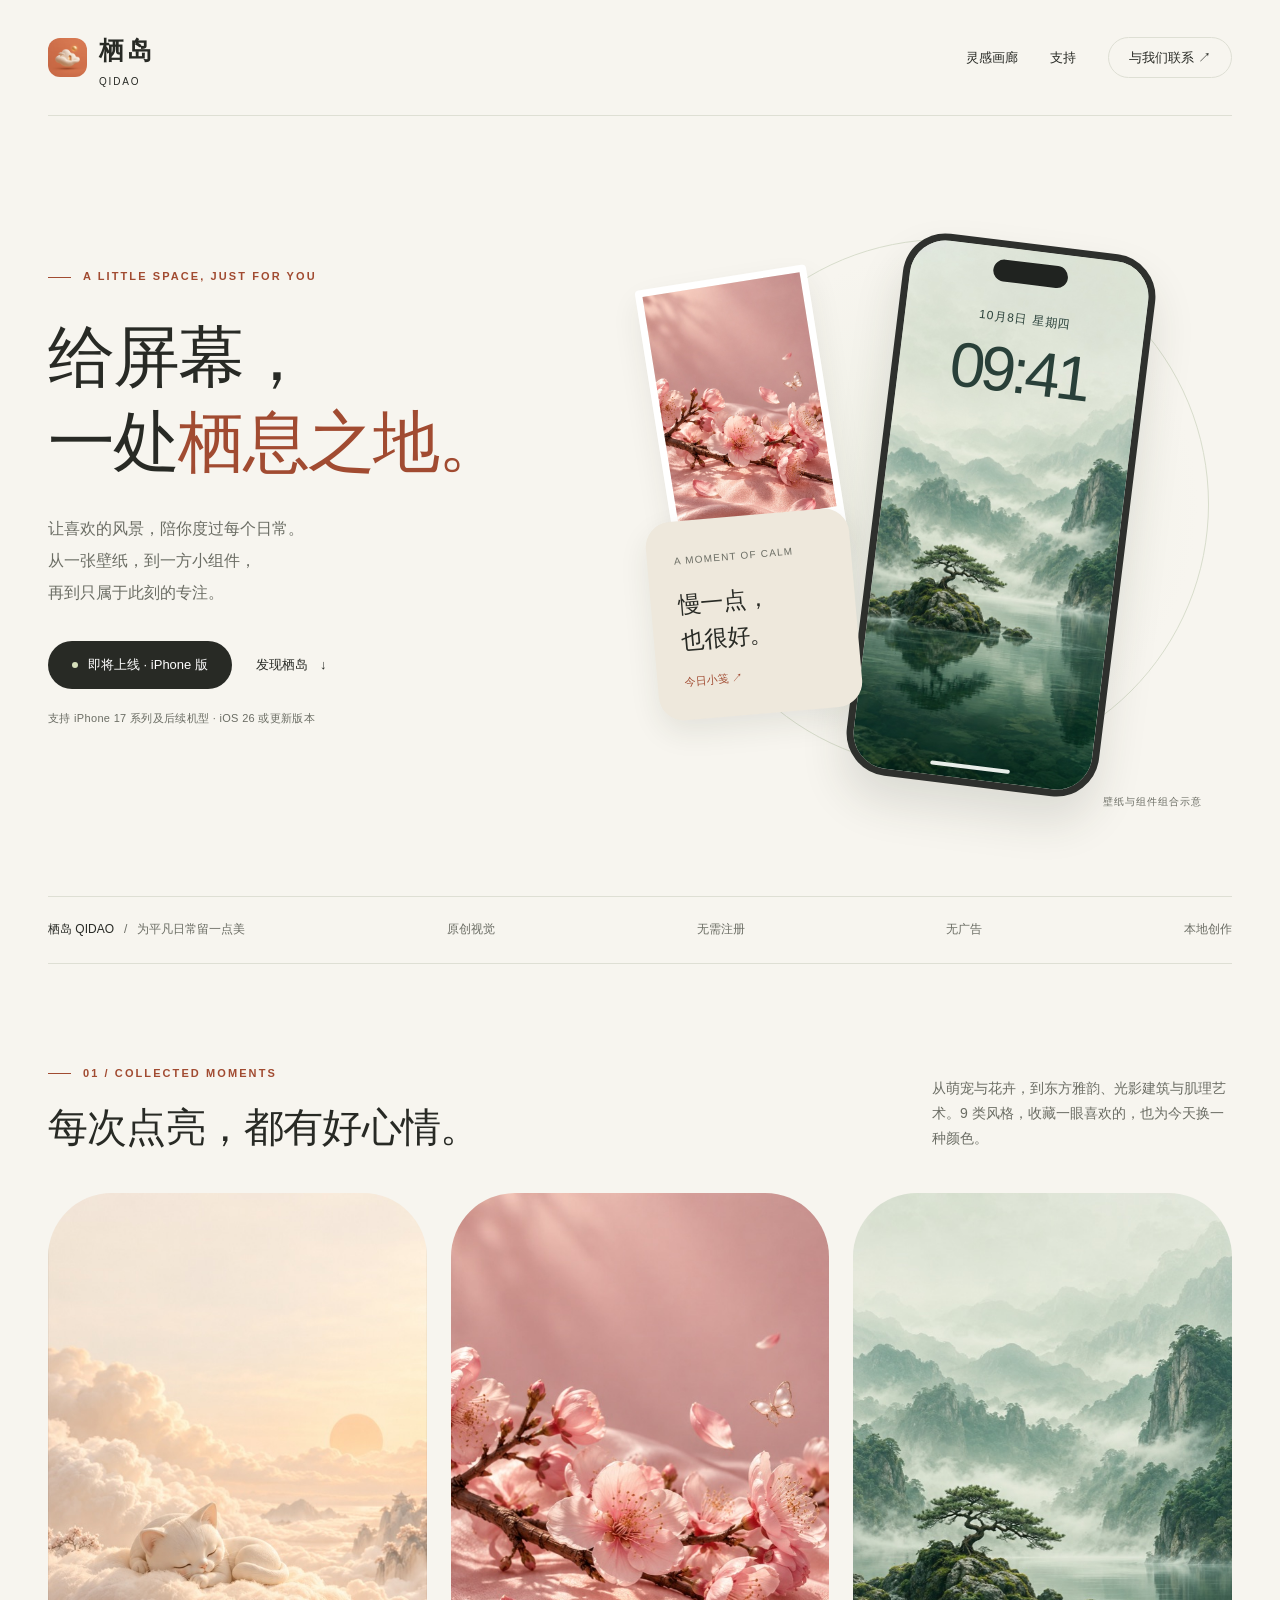
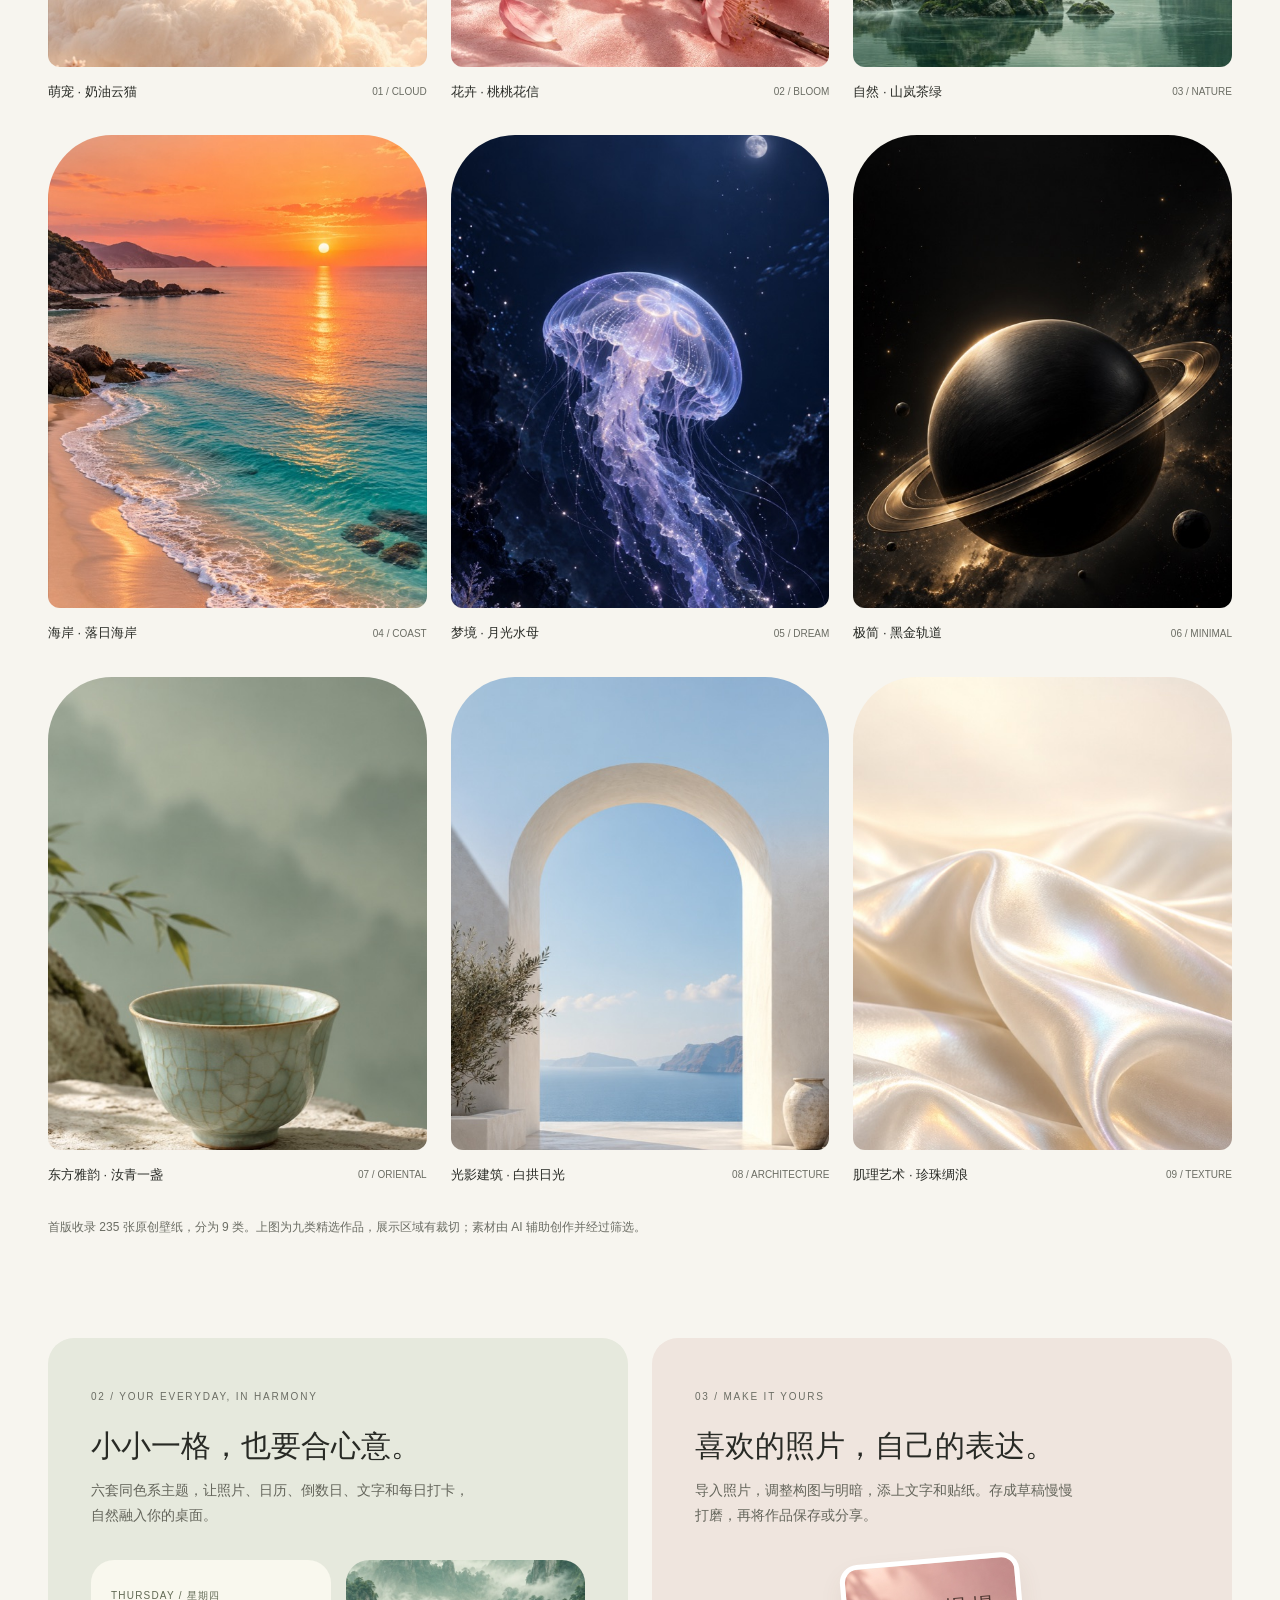
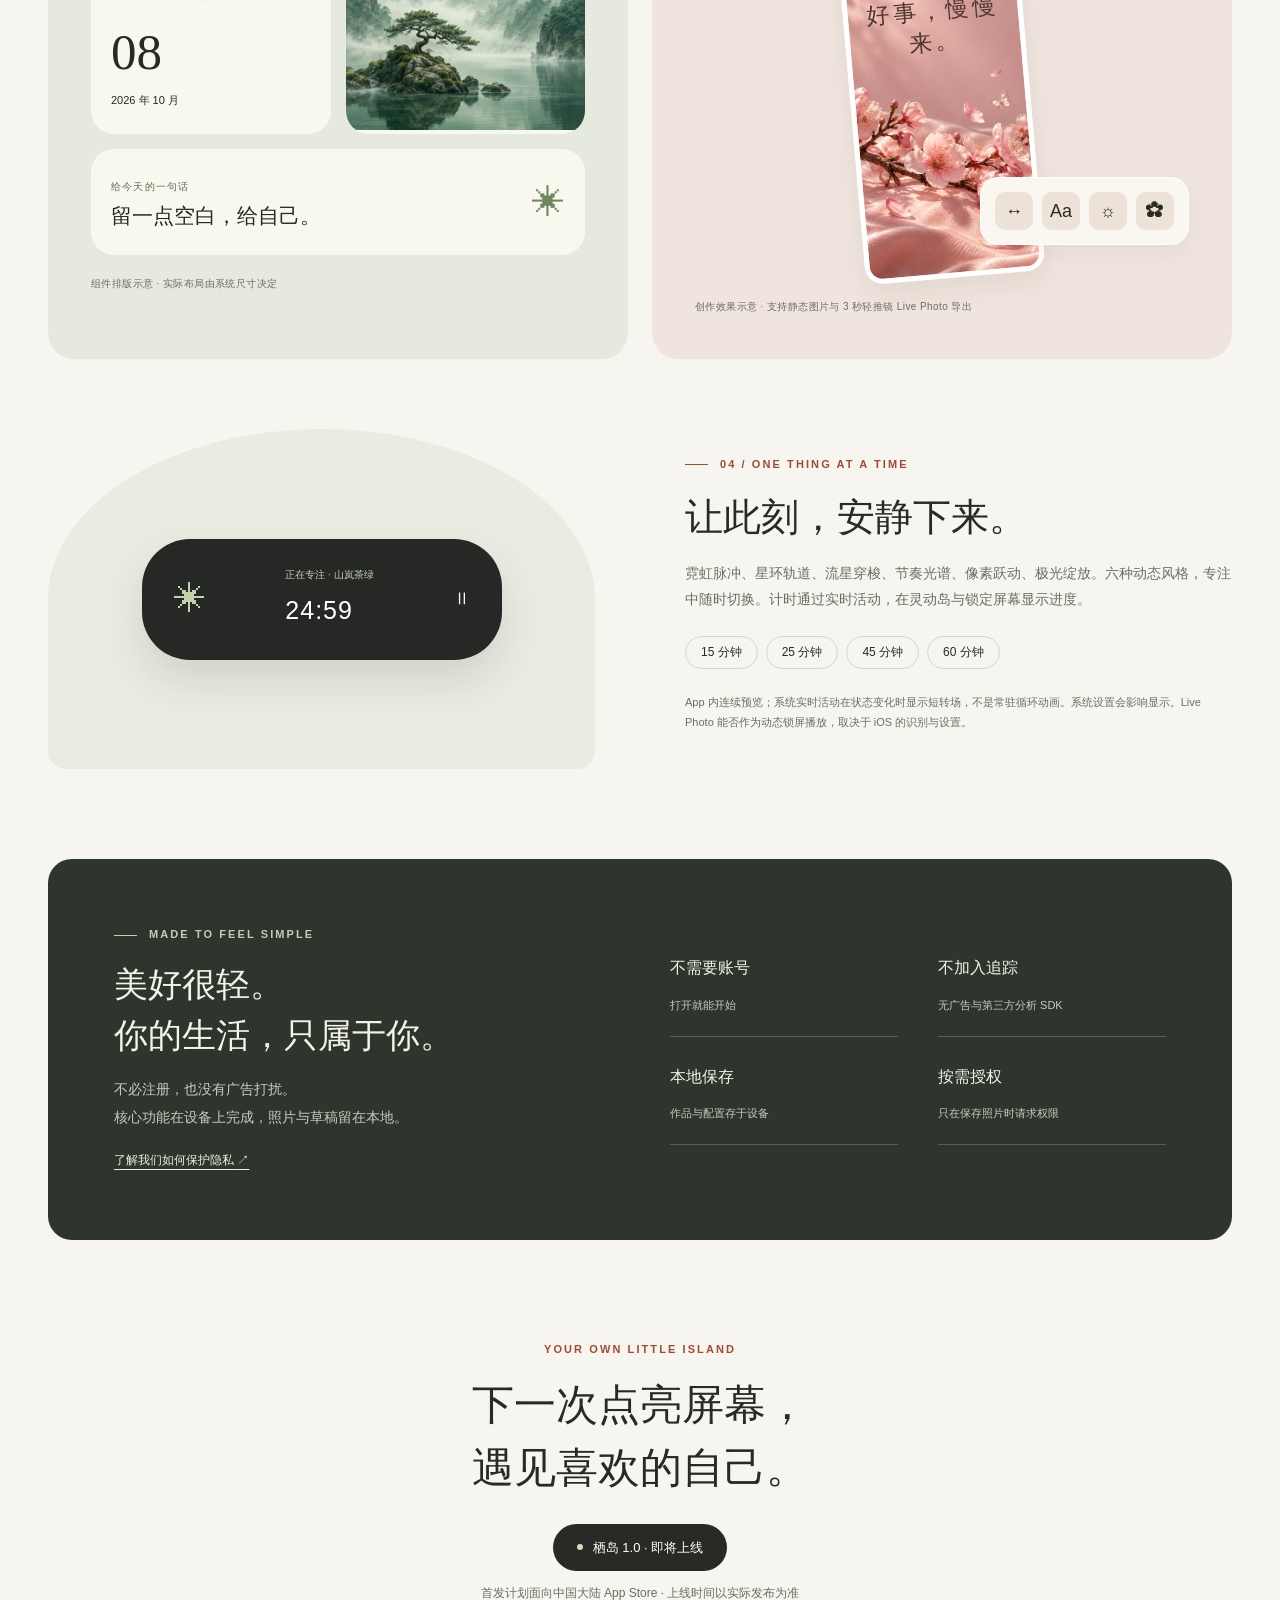
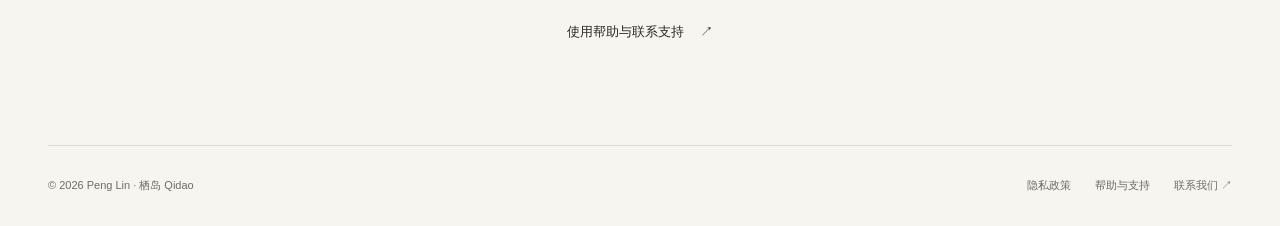
==== commit 0acbf000: "Update six island visual styles" ====
--- a/index.html
+++ b/index.html
@@ -33,7 +33,7 @@
       <article class="feature"><span class="feature-label" lang="en">02 / YOUR EVERYDAY, IN HARMONY</span><h3>小小一格，也要合心意。</h3><p>六套同色系主题，让照片、日历、倒数日、文字和每日打卡，自然融入你的桌面。</p><div class="widgets" aria-hidden="true"><div class="widget calendar"><small>THURSDAY / 星期四</small><strong>08</strong><span>2026 年 10 月</span></div><div class="widget widget-photo"><img src="assets/tea.jpg" alt="" width="551" height="1200" loading="lazy"></div><div class="widget wide-widget"><div><small>给今天的一句话</small><p>留一点空白，给自己。</p></div><span>✳</span></div></div><small class="feature-footnote">组件排版示意 · 实际布局由系统尺寸决定</small></article>
       <article class="feature feature-edit"><span class="feature-label" lang="en">03 / MAKE IT YOURS</span><h3>喜欢的照片，自己的表达。</h3><p>导入照片，调整构图与明暗，添上文字和贴纸。存成草稿慢慢打磨，再将作品保存或分享。</p><div class="editor-preview" aria-hidden="true"><div class="edit-photo"><img src="assets/peach.jpg" alt="" width="555" height="1200" loading="lazy"><div class="edit-words">好事，慢慢来。</div></div><div class="edit-tools"><span>↔</span><span>Aa</span><span>☼</span><span>✿</span></div></div><small class="feature-footnote">创作效果示意 · 支持静态图片与 3 秒轻推镜 Live Photo 导出</small></article>
     </section>
-    <section class="focus-section" aria-labelledby="focus-title"><div class="focus-art" role="img" aria-label="专注实时活动示意，倒计时 24 分 59 秒"><div class="island-demo"><span class="focus-leaf" aria-hidden="true">✳</span><div><small>正在专注 · 山岚茶绿</small><strong>24:59</strong></div><span aria-hidden="true">Ⅱ</span></div></div><div class="focus-copy"><div class="eyebrow" lang="en">04 / One thing at a time</div><h2 id="focus-title">让此刻，安静下来。</h2><p>选一段时间，做一件想做的事。专注计时通过实时活动，在灵动岛与锁定屏幕显示进度，抬眼就能看见。</p><div class="focus-durations" aria-label="可选专注时长"><span>15 分钟</span><span>25 分钟</span><span>45 分钟</span><span>60 分钟</span></div><p class="fine">实时活动提供状态与倒计时，不是常驻动画。系统设置会影响显示。Live Photo 能否作为动态锁屏播放，取决于 iOS 的识别与设置。</p></div></section>
+    <section class="focus-section" aria-labelledby="focus-title"><div class="focus-art" role="img" aria-label="专注实时活动示意，倒计时 24 分 59 秒"><div class="island-demo"><span class="focus-leaf" aria-hidden="true">✳</span><div><small>正在专注 · 山岚茶绿</small><strong>24:59</strong></div><span aria-hidden="true">Ⅱ</span></div></div><div class="focus-copy"><div class="eyebrow" lang="en">04 / One thing at a time</div><h2 id="focus-title">让此刻，安静下来。</h2><p>霓虹脉冲、星环轨道、流星穿梭、节奏光谱、像素跃动、极光绽放。六种动态风格，专注中随时切换。计时通过实时活动，在灵动岛与锁定屏幕显示进度。</p><div class="focus-durations" aria-label="可选专注时长"><span>15 分钟</span><span>25 分钟</span><span>45 分钟</span><span>60 分钟</span></div><p class="fine">App 内连续预览；系统实时活动在状态变化时显示短转场，不是常驻循环动画。系统设置会影响显示。Live Photo 能否作为动态锁屏播放，取决于 iOS 的识别与设置。</p></div></section>
     <section class="quiet" aria-labelledby="privacy-title"><div><div class="eyebrow" lang="en">Made to feel simple</div><h2 id="privacy-title">美好很轻。<br>你的生活，只属于你。</h2><p>不必注册，也没有广告打扰。<br>核心功能在设备上完成，照片与草稿留在本地。</p><a href="privacy.html">了解我们如何保护隐私 <span aria-hidden="true">↗</span></a></div><div class="quiet-list"><div class="quiet-item"><strong>不需要账号</strong><span>打开就能开始</span></div><div class="quiet-item"><strong>不加入追踪</strong><span>无广告与第三方分析 SDK</span></div><div class="quiet-item"><strong>本地保存</strong><span>作品与配置存于设备</span></div><div class="quiet-item"><strong>按需授权</strong><span>只在保存照片时请求权限</span></div></div></section>
     <section class="closing" aria-labelledby="closing-title"><div class="eyebrow" lang="en">Your own little island</div><h2 id="closing-title">下一次点亮屏幕，<br>遇见喜欢的自己。</h2><span class="status">栖岛 1.0 · 即将上线</span><p>首发计划面向中国大陆 App Store · 上线时间以实际发布为准</p><a class="text-link" href="support.html">使用帮助与联系支持 <span aria-hidden="true">↗</span></a></section>
   </main>
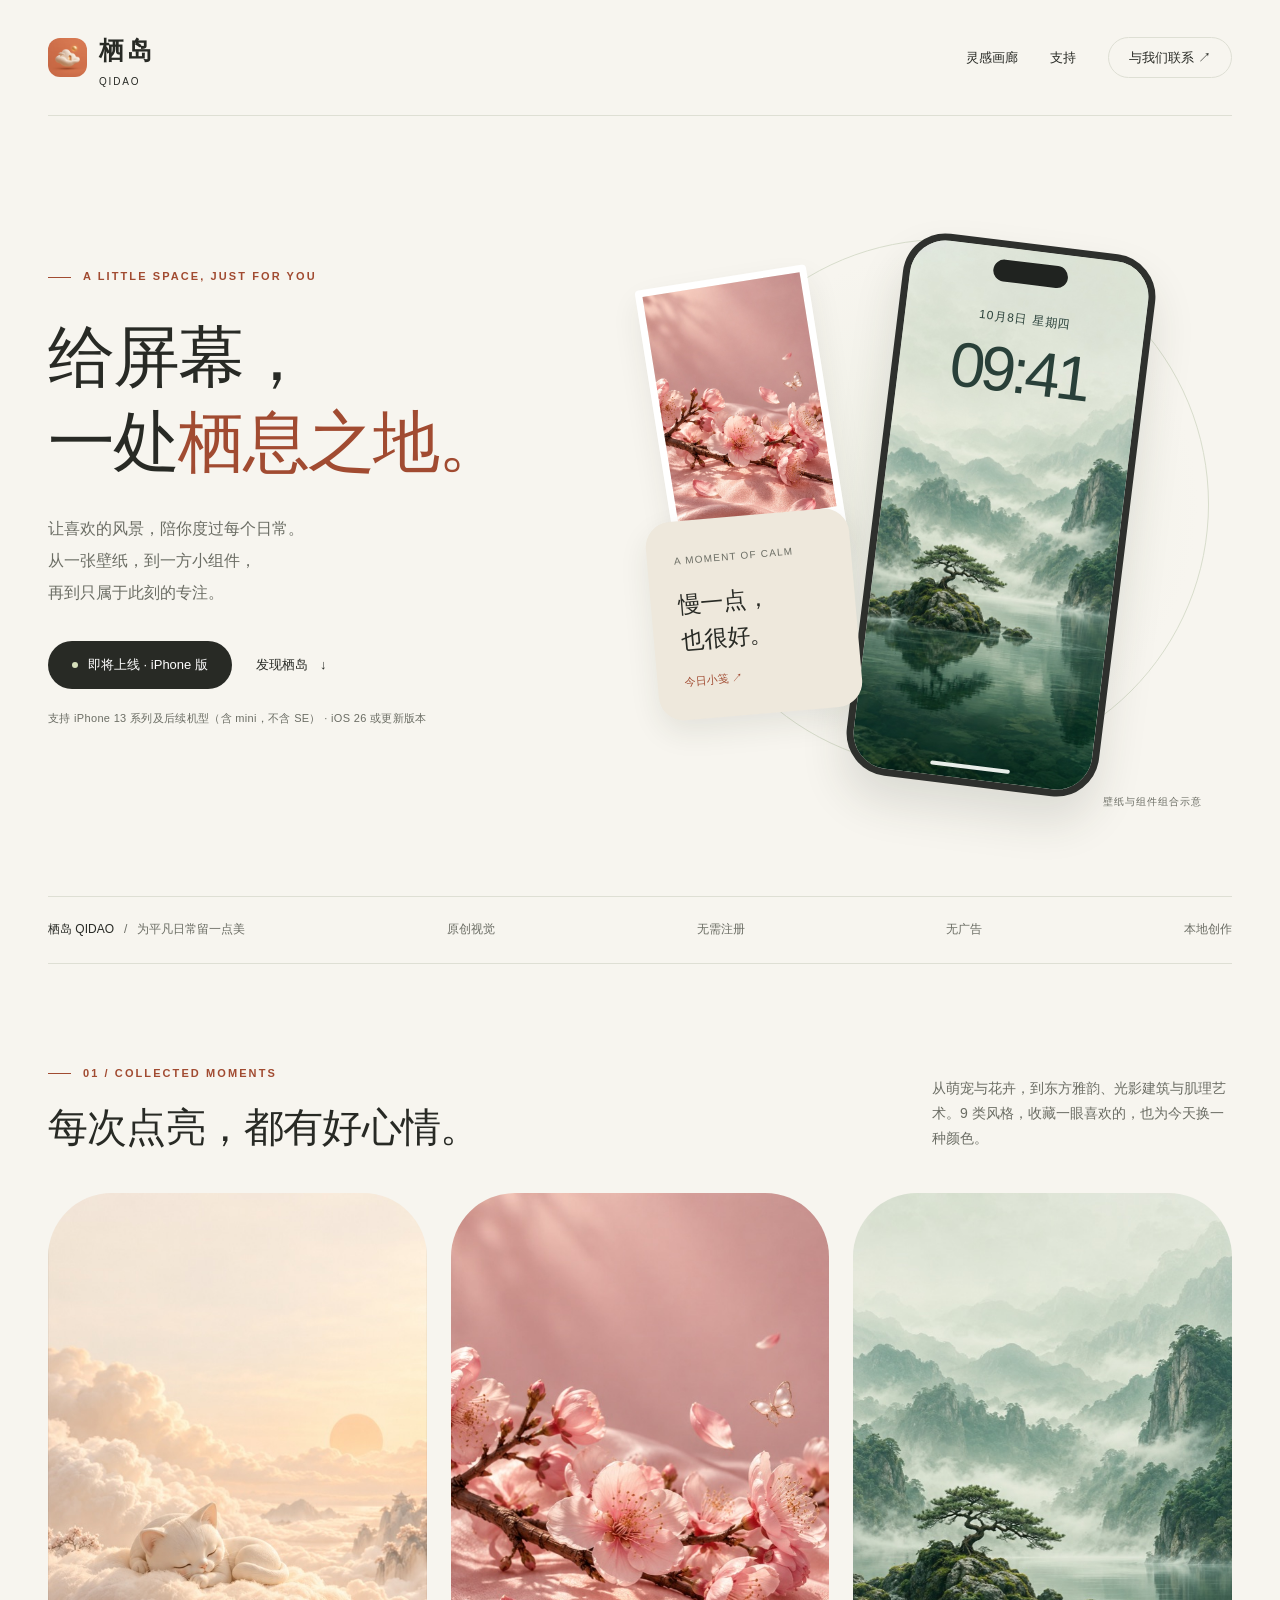
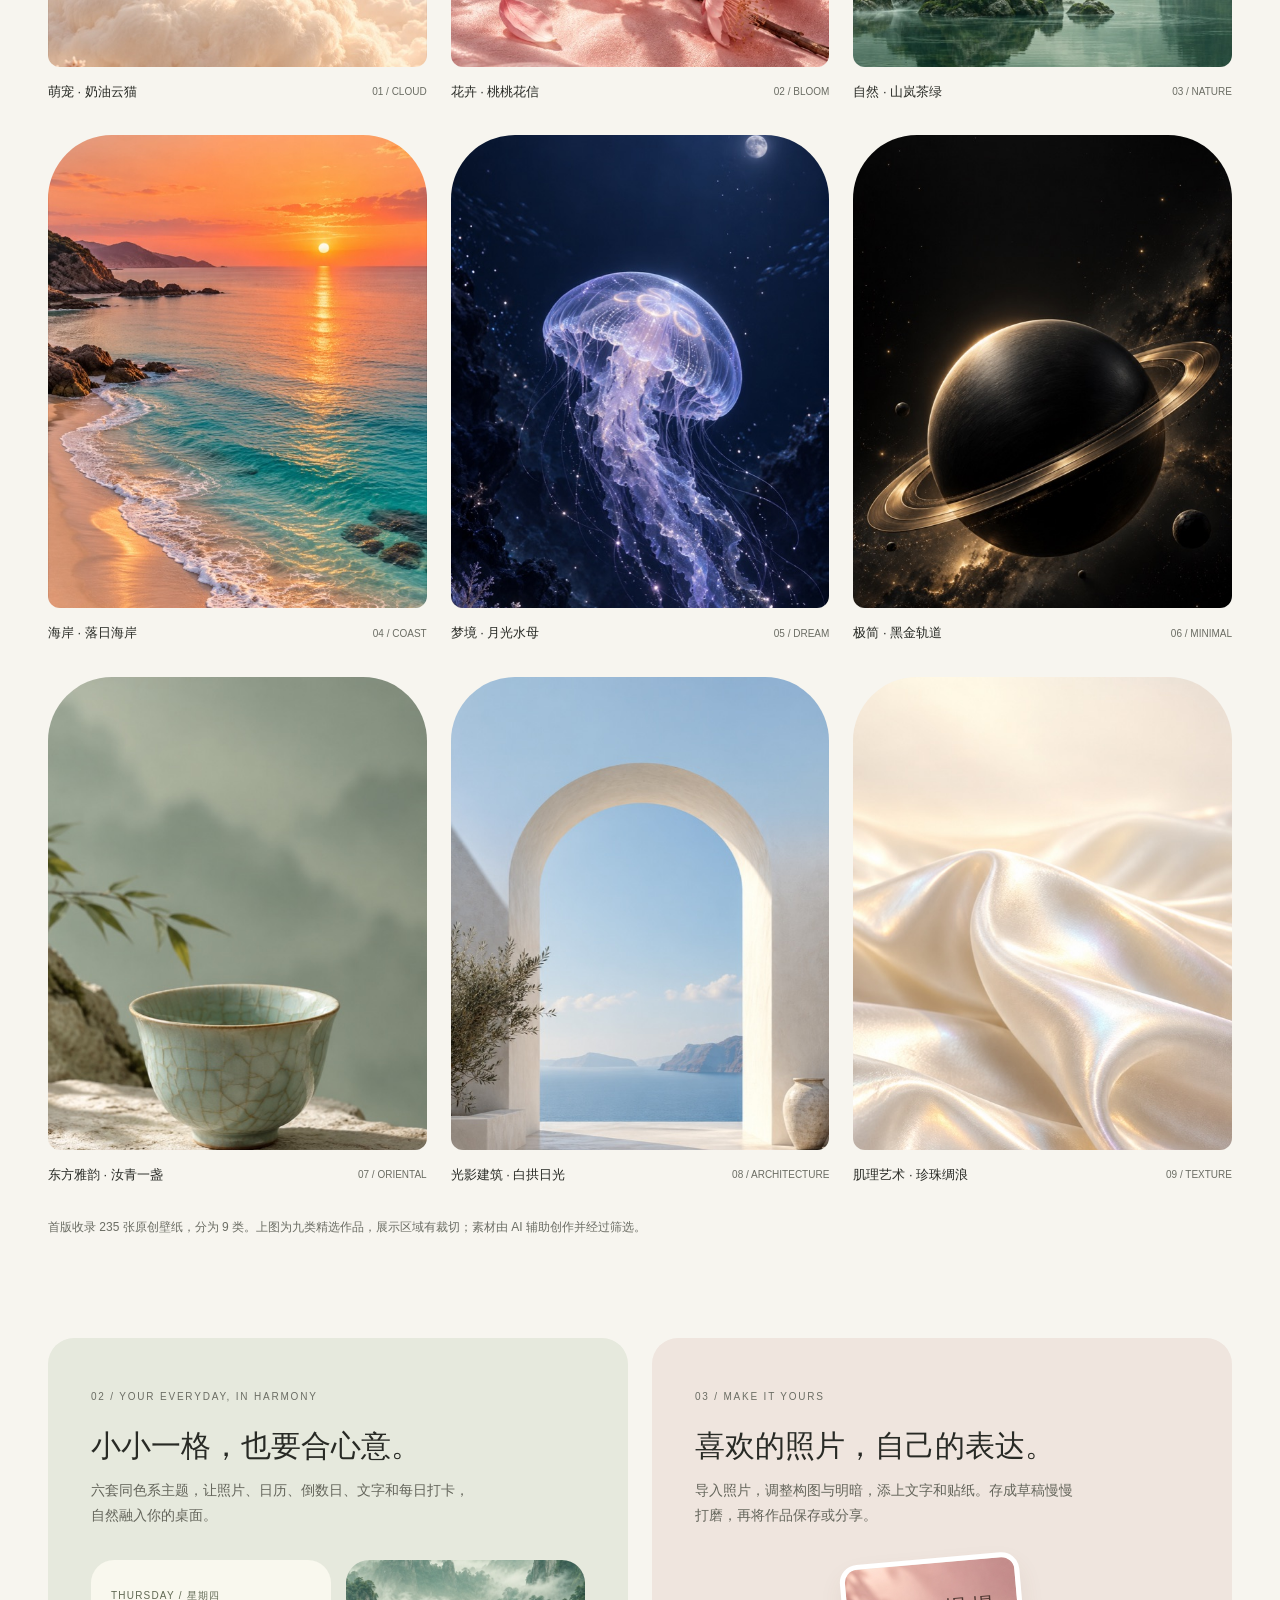
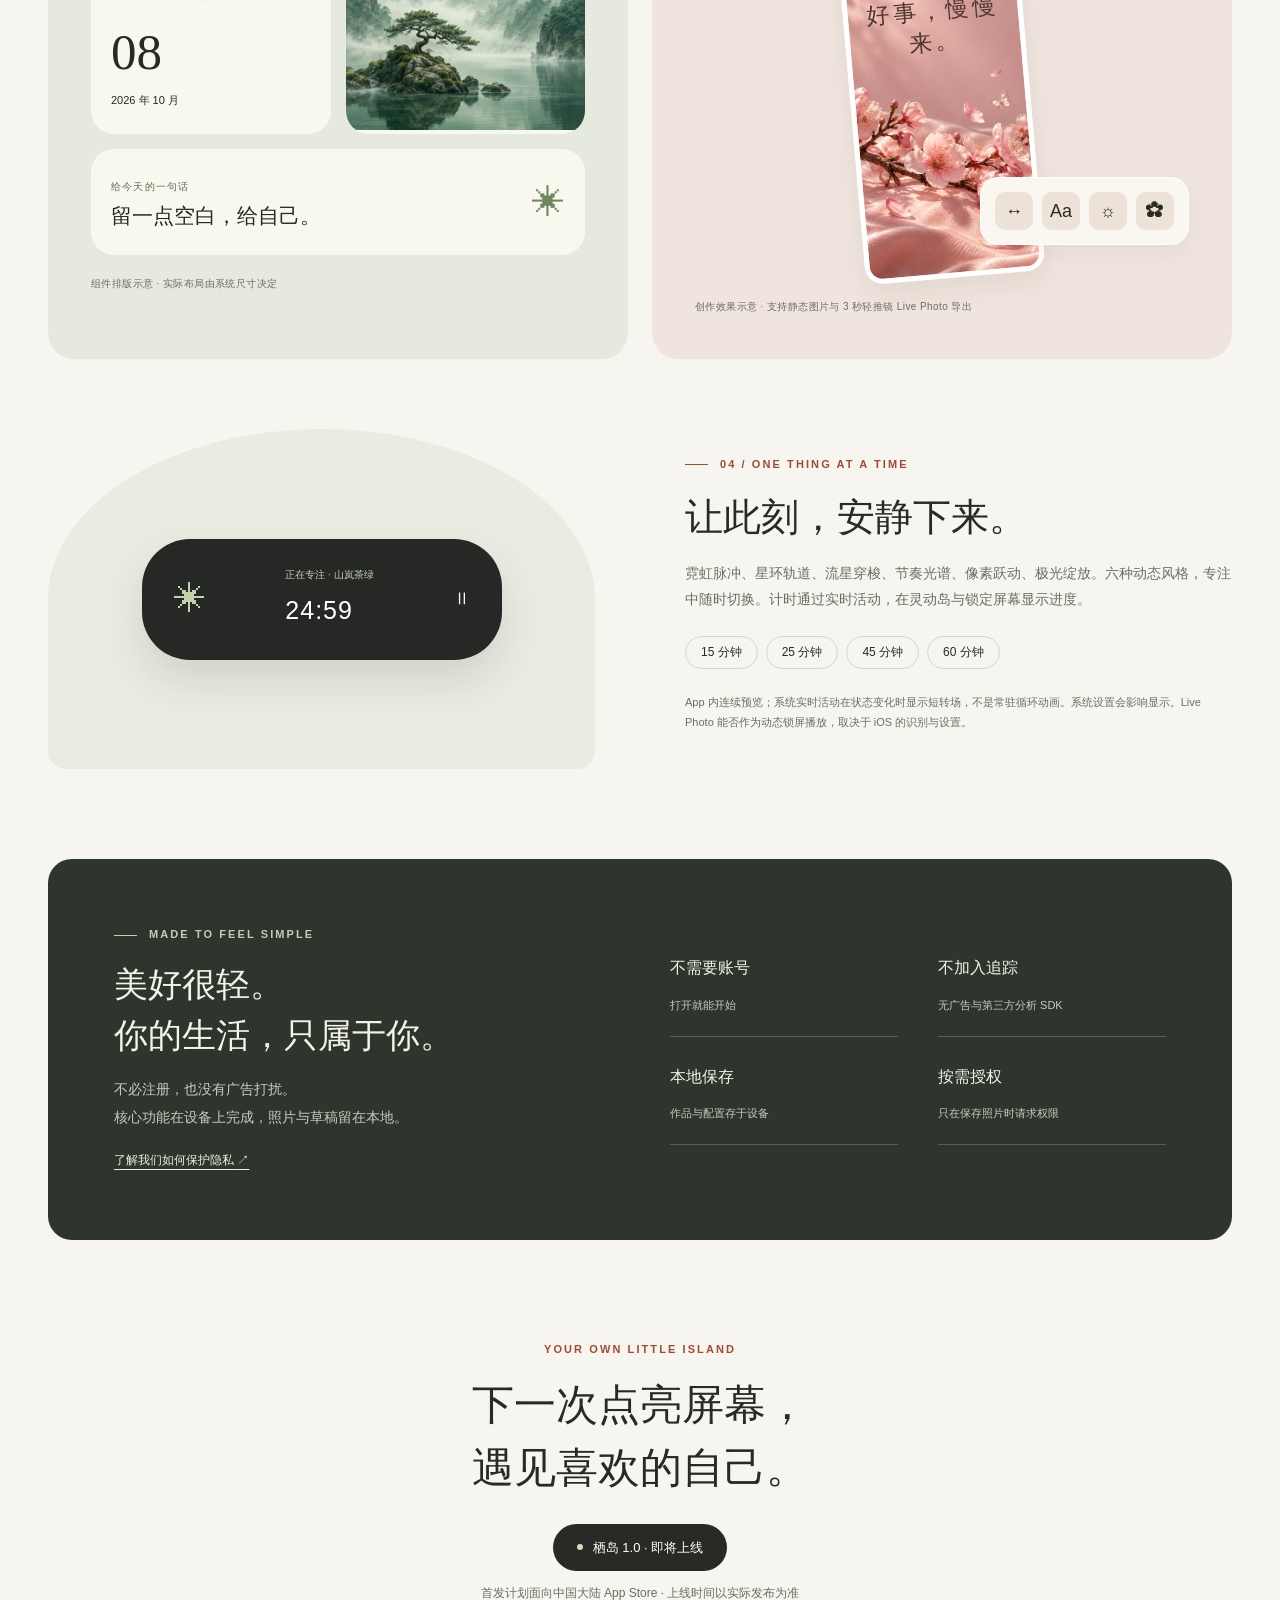
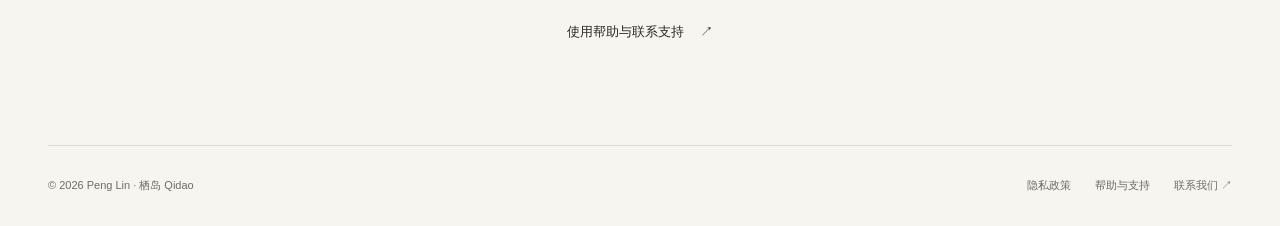
==== commit 7509155d: "docs: 支持范围扩大到 iPhone 13 系列及以后" ====
--- a/index.html
+++ b/index.html
@@ -14,7 +14,7 @@
   <header class="header"><a class="brand" href="index.html" aria-label="栖岛首页"><img class="brand-mark" src="assets/icon.png" alt="" width="192" height="192"><span><span class="brand-name">栖岛</span><span class="brand-en" lang="en">QIDAO</span></span></a><nav class="nav" aria-label="主导航"><a href="#collection">灵感画廊</a><a href="support.html">支持</a><a class="nav-contact" href="mailto:linpeng.dev@gmail.com">与我们联系 ↗</a></nav></header>
   <main id="main">
     <section class="hero" aria-labelledby="hero-title">
-      <div class="hero-copy"><div class="eyebrow" lang="en">A little space, just for you</div><h1 id="hero-title">给屏幕，<br>一处<em>栖息之地。</em></h1><p>让喜欢的风景，陪你度过每个日常。<br>从一张壁纸，到一方小组件，<br>再到只属于此刻的专注。</p><div class="hero-actions"><span class="status">即将上线 · iPhone 版</span><a class="text-link" href="#collection">发现栖岛<span aria-hidden="true">↓</span></a></div><p class="device-note">支持 iPhone 17 系列及后续机型 · iOS 26 或更新版本</p></div>
+      <div class="hero-copy"><div class="eyebrow" lang="en">A little space, just for you</div><h1 id="hero-title">给屏幕，<br>一处<em>栖息之地。</em></h1><p>让喜欢的风景，陪你度过每个日常。<br>从一张壁纸，到一方小组件，<br>再到只属于此刻的专注。</p><div class="hero-actions"><span class="status">即将上线 · iPhone 版</span><a class="text-link" href="#collection">发现栖岛<span aria-hidden="true">↓</span></a></div><p class="device-note">支持 iPhone 13 系列及后续机型（含 mini，不含 SE） · iOS 26 或更新版本</p></div>
       <div class="hero-stage" role="img" aria-label="栖岛视觉示意：山岚壁纸、桃花照片与文字小组件。非实际系统截图。"><div class="stage-orbit" aria-hidden="true"></div><div class="phone"><img src="assets/tea.jpg" alt="" width="551" height="1200" fetchpriority="high"><div class="phone-island"></div><div class="phone-clock"><small>10月8日 星期四</small>09:41</div><div class="phone-bottom"></div></div><div class="floating-photo"><img src="assets/peach.jpg" alt="" width="555" height="1200"><span class="photo-caption">把日子，过成喜欢的模样</span></div><div class="quote-widget"><span lang="en">A MOMENT OF CALM</span><p>慢一点，<br>也很好。</p><small>今日小笺 ↗</small></div><span class="stage-caption">壁纸与组件组合示意</span></div>
     </section>
     <div class="intro-line"><span><strong>栖岛 QIDAO</strong> &nbsp; / &nbsp; 为平凡日常留一点美</span><span>原创视觉</span><span>无需注册</span><span>无广告</span><span>本地创作</span></div>
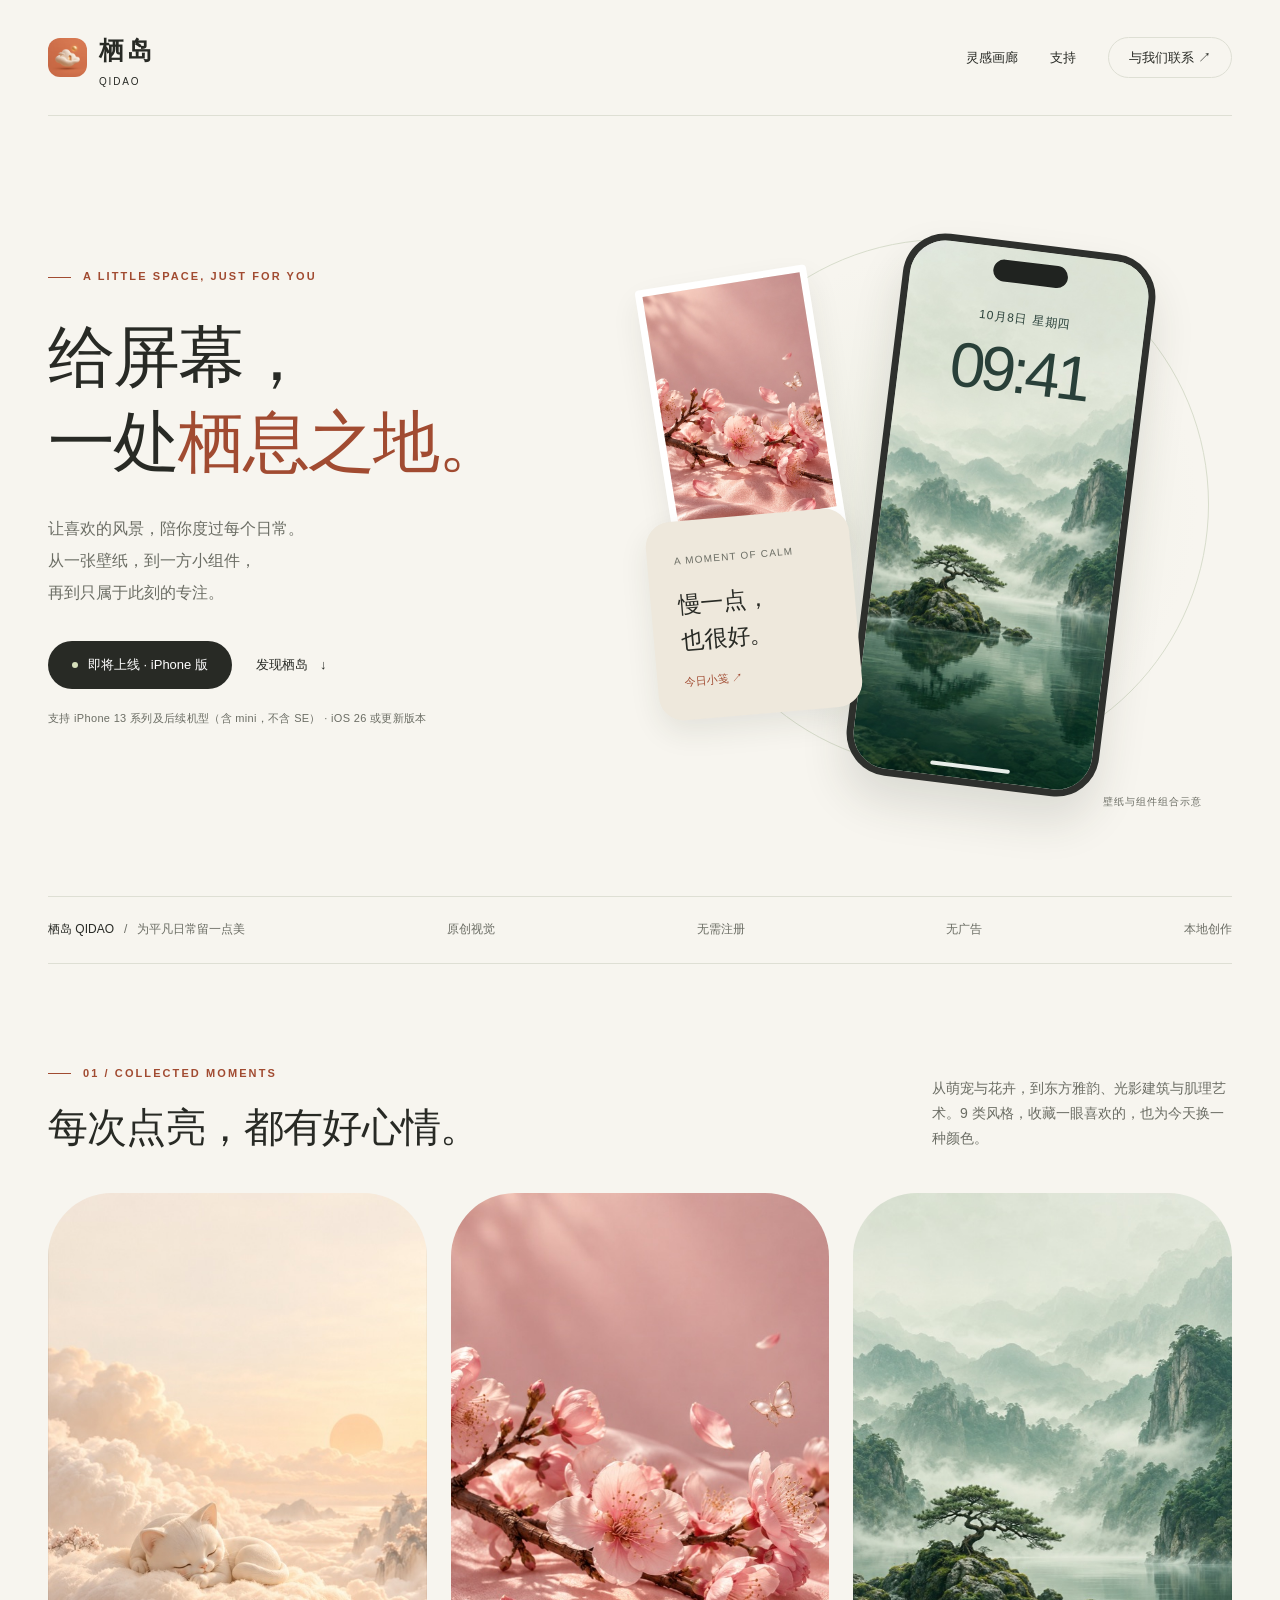
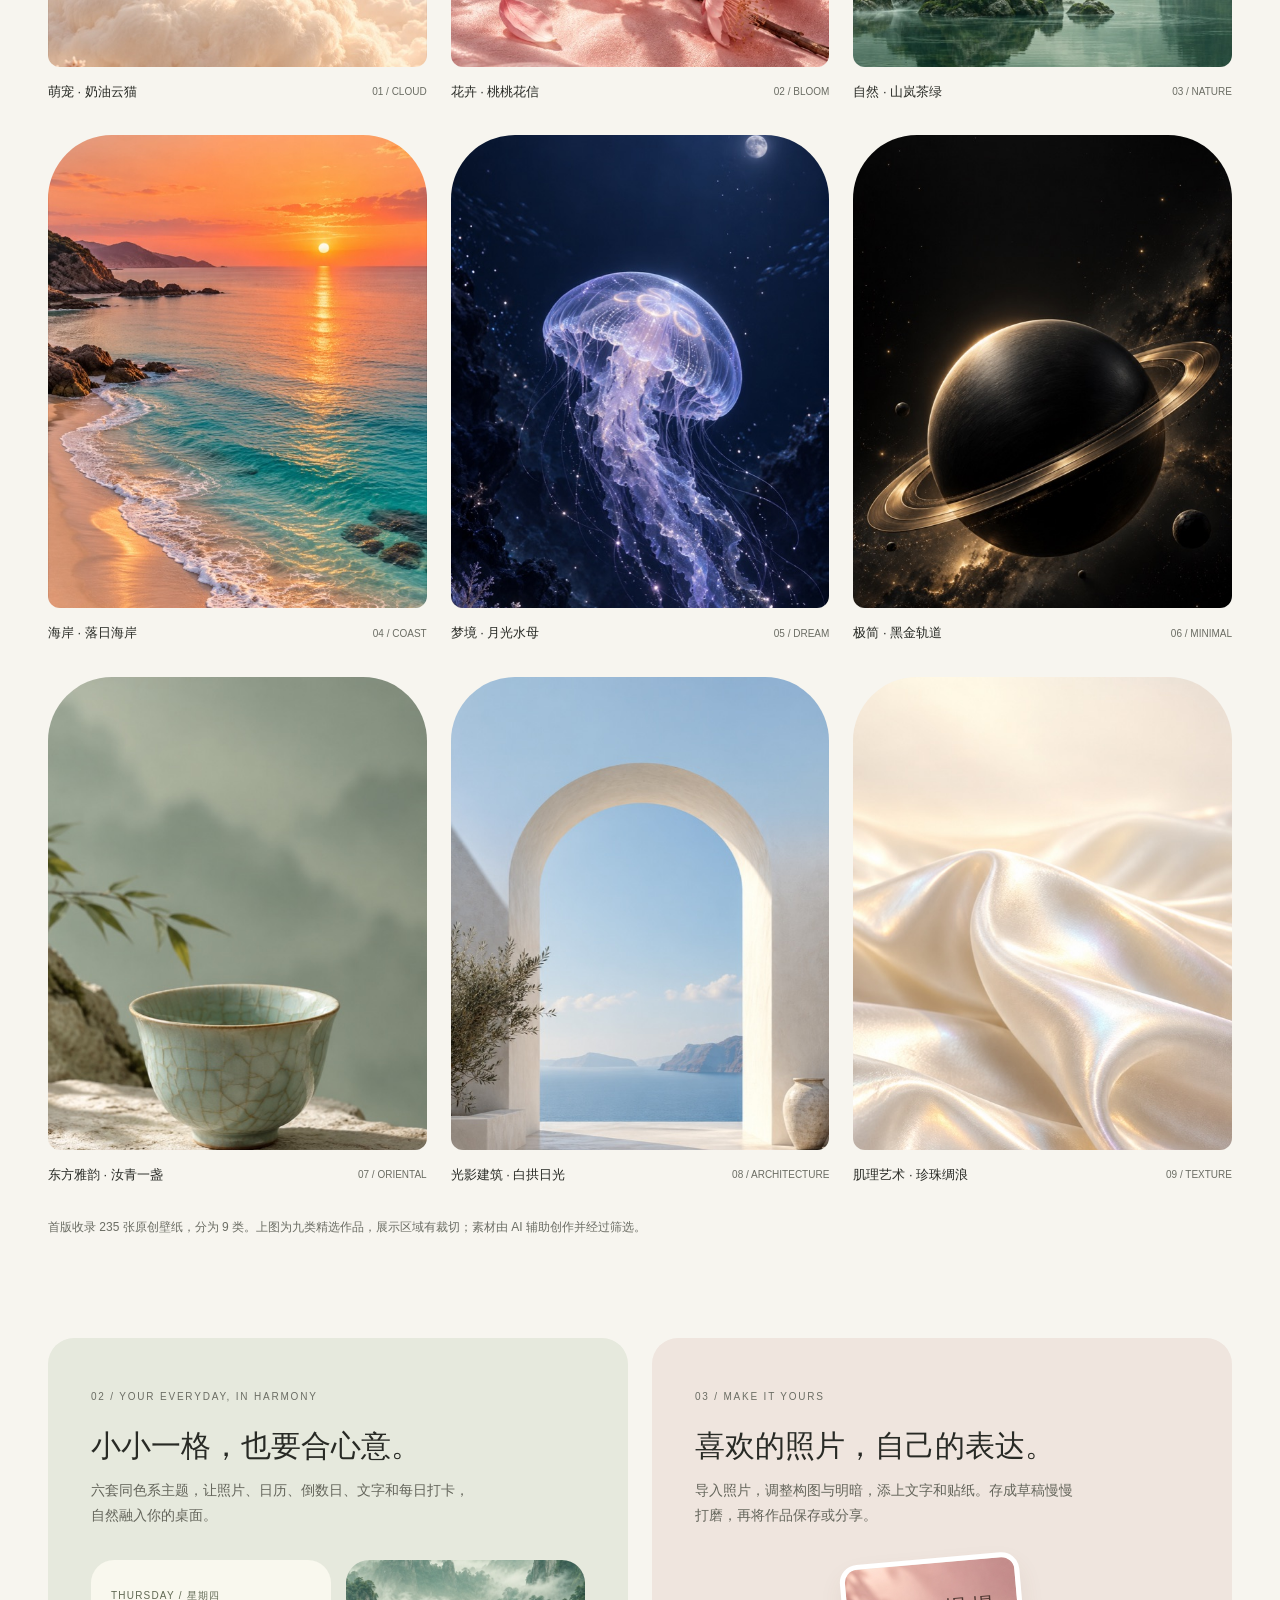
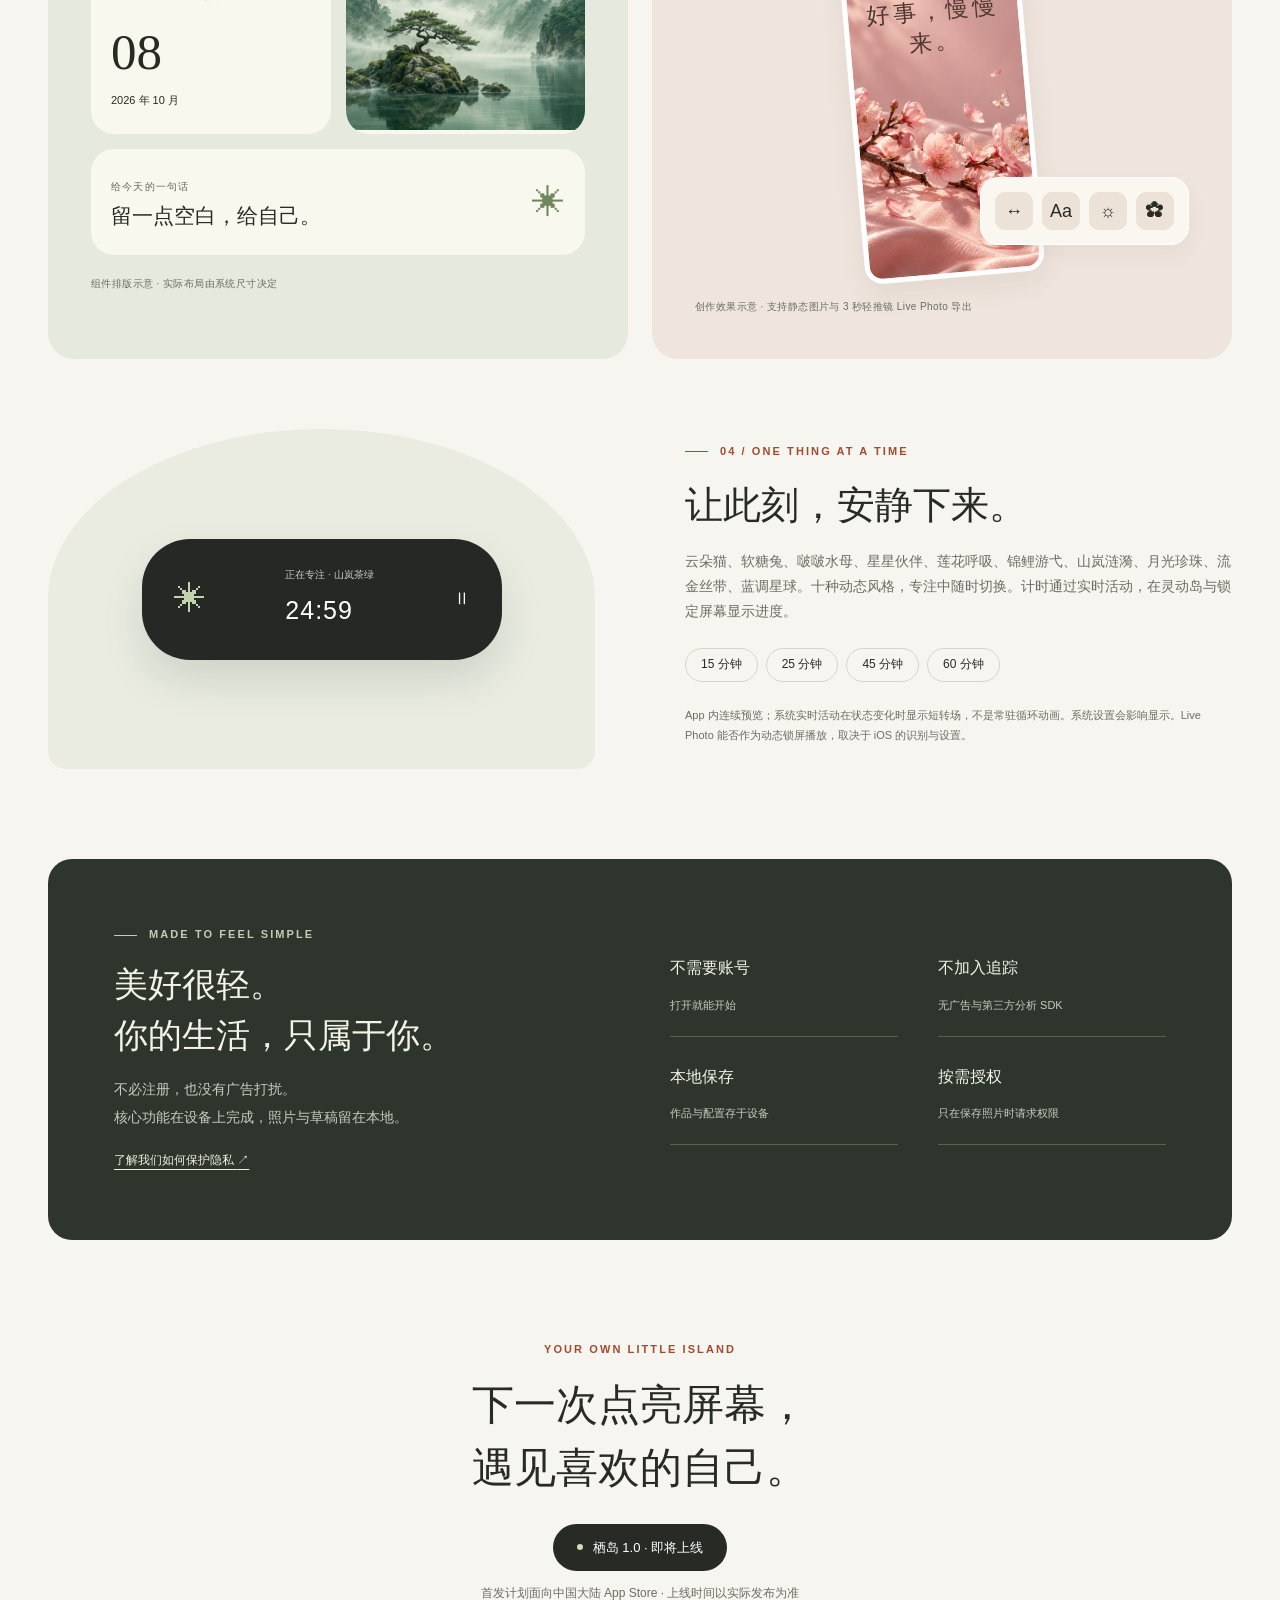
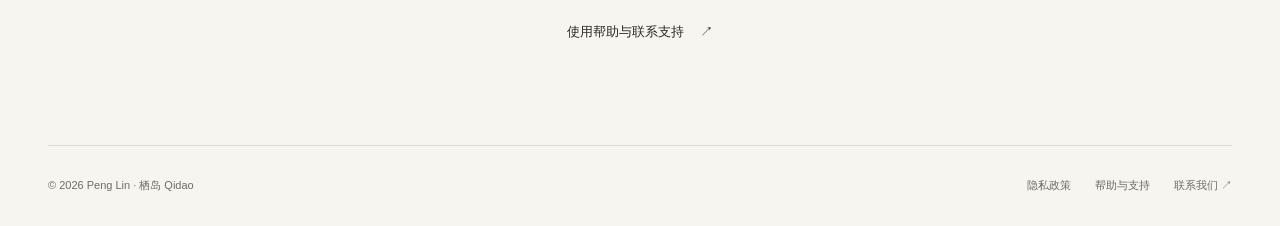
==== commit 5a342454: "docs: 更新十款可爱冥想与质感专注动效" ====
--- a/index.html
+++ b/index.html
@@ -33,7 +33,7 @@
       <article class="feature"><span class="feature-label" lang="en">02 / YOUR EVERYDAY, IN HARMONY</span><h3>小小一格，也要合心意。</h3><p>六套同色系主题，让照片、日历、倒数日、文字和每日打卡，自然融入你的桌面。</p><div class="widgets" aria-hidden="true"><div class="widget calendar"><small>THURSDAY / 星期四</small><strong>08</strong><span>2026 年 10 月</span></div><div class="widget widget-photo"><img src="assets/tea.jpg" alt="" width="551" height="1200" loading="lazy"></div><div class="widget wide-widget"><div><small>给今天的一句话</small><p>留一点空白，给自己。</p></div><span>✳</span></div></div><small class="feature-footnote">组件排版示意 · 实际布局由系统尺寸决定</small></article>
       <article class="feature feature-edit"><span class="feature-label" lang="en">03 / MAKE IT YOURS</span><h3>喜欢的照片，自己的表达。</h3><p>导入照片，调整构图与明暗，添上文字和贴纸。存成草稿慢慢打磨，再将作品保存或分享。</p><div class="editor-preview" aria-hidden="true"><div class="edit-photo"><img src="assets/peach.jpg" alt="" width="555" height="1200" loading="lazy"><div class="edit-words">好事，慢慢来。</div></div><div class="edit-tools"><span>↔</span><span>Aa</span><span>☼</span><span>✿</span></div></div><small class="feature-footnote">创作效果示意 · 支持静态图片与 3 秒轻推镜 Live Photo 导出</small></article>
     </section>
-    <section class="focus-section" aria-labelledby="focus-title"><div class="focus-art" role="img" aria-label="专注实时活动示意，倒计时 24 分 59 秒"><div class="island-demo"><span class="focus-leaf" aria-hidden="true">✳</span><div><small>正在专注 · 山岚茶绿</small><strong>24:59</strong></div><span aria-hidden="true">Ⅱ</span></div></div><div class="focus-copy"><div class="eyebrow" lang="en">04 / One thing at a time</div><h2 id="focus-title">让此刻，安静下来。</h2><p>霓虹脉冲、星环轨道、流星穿梭、节奏光谱、像素跃动、极光绽放。六种动态风格，专注中随时切换。计时通过实时活动，在灵动岛与锁定屏幕显示进度。</p><div class="focus-durations" aria-label="可选专注时长"><span>15 分钟</span><span>25 分钟</span><span>45 分钟</span><span>60 分钟</span></div><p class="fine">App 内连续预览；系统实时活动在状态变化时显示短转场，不是常驻循环动画。系统设置会影响显示。Live Photo 能否作为动态锁屏播放，取决于 iOS 的识别与设置。</p></div></section>
+    <section class="focus-section" aria-labelledby="focus-title"><div class="focus-art" role="img" aria-label="专注实时活动示意，倒计时 24 分 59 秒"><div class="island-demo"><span class="focus-leaf" aria-hidden="true">✳</span><div><small>正在专注 · 山岚茶绿</small><strong>24:59</strong></div><span aria-hidden="true">Ⅱ</span></div></div><div class="focus-copy"><div class="eyebrow" lang="en">04 / One thing at a time</div><h2 id="focus-title">让此刻，安静下来。</h2><p>云朵猫、软糖兔、啵啵水母、星星伙伴、莲花呼吸、锦鲤游弋、山岚涟漪、月光珍珠、流金丝带、蓝调星球。十种动态风格，专注中随时切换。计时通过实时活动，在灵动岛与锁定屏幕显示进度。</p><div class="focus-durations" aria-label="可选专注时长"><span>15 分钟</span><span>25 分钟</span><span>45 分钟</span><span>60 分钟</span></div><p class="fine">App 内连续预览；系统实时活动在状态变化时显示短转场，不是常驻循环动画。系统设置会影响显示。Live Photo 能否作为动态锁屏播放，取决于 iOS 的识别与设置。</p></div></section>
     <section class="quiet" aria-labelledby="privacy-title"><div><div class="eyebrow" lang="en">Made to feel simple</div><h2 id="privacy-title">美好很轻。<br>你的生活，只属于你。</h2><p>不必注册，也没有广告打扰。<br>核心功能在设备上完成，照片与草稿留在本地。</p><a href="privacy.html">了解我们如何保护隐私 <span aria-hidden="true">↗</span></a></div><div class="quiet-list"><div class="quiet-item"><strong>不需要账号</strong><span>打开就能开始</span></div><div class="quiet-item"><strong>不加入追踪</strong><span>无广告与第三方分析 SDK</span></div><div class="quiet-item"><strong>本地保存</strong><span>作品与配置存于设备</span></div><div class="quiet-item"><strong>按需授权</strong><span>只在保存照片时请求权限</span></div></div></section>
     <section class="closing" aria-labelledby="closing-title"><div class="eyebrow" lang="en">Your own little island</div><h2 id="closing-title">下一次点亮屏幕，<br>遇见喜欢的自己。</h2><span class="status">栖岛 1.0 · 即将上线</span><p>首发计划面向中国大陆 App Store · 上线时间以实际发布为准</p><a class="text-link" href="support.html">使用帮助与联系支持 <span aria-hidden="true">↗</span></a></section>
   </main>
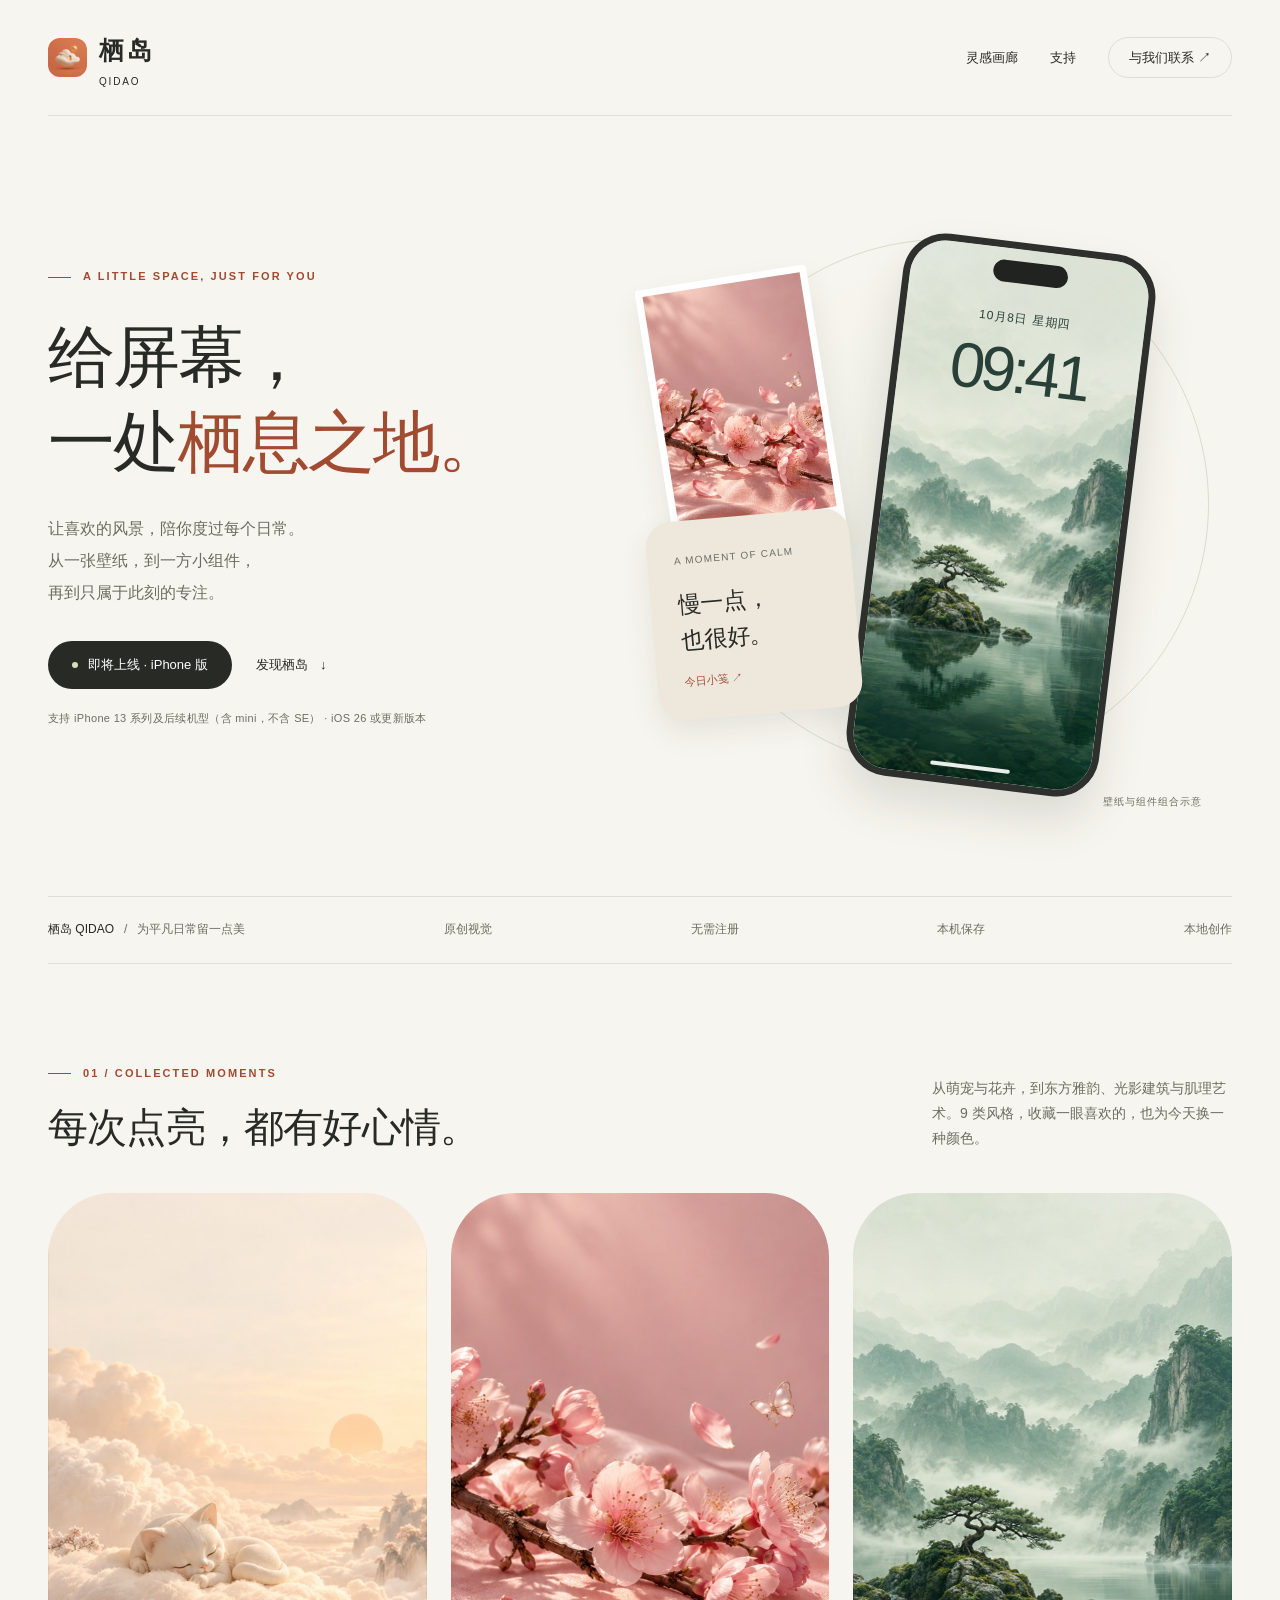
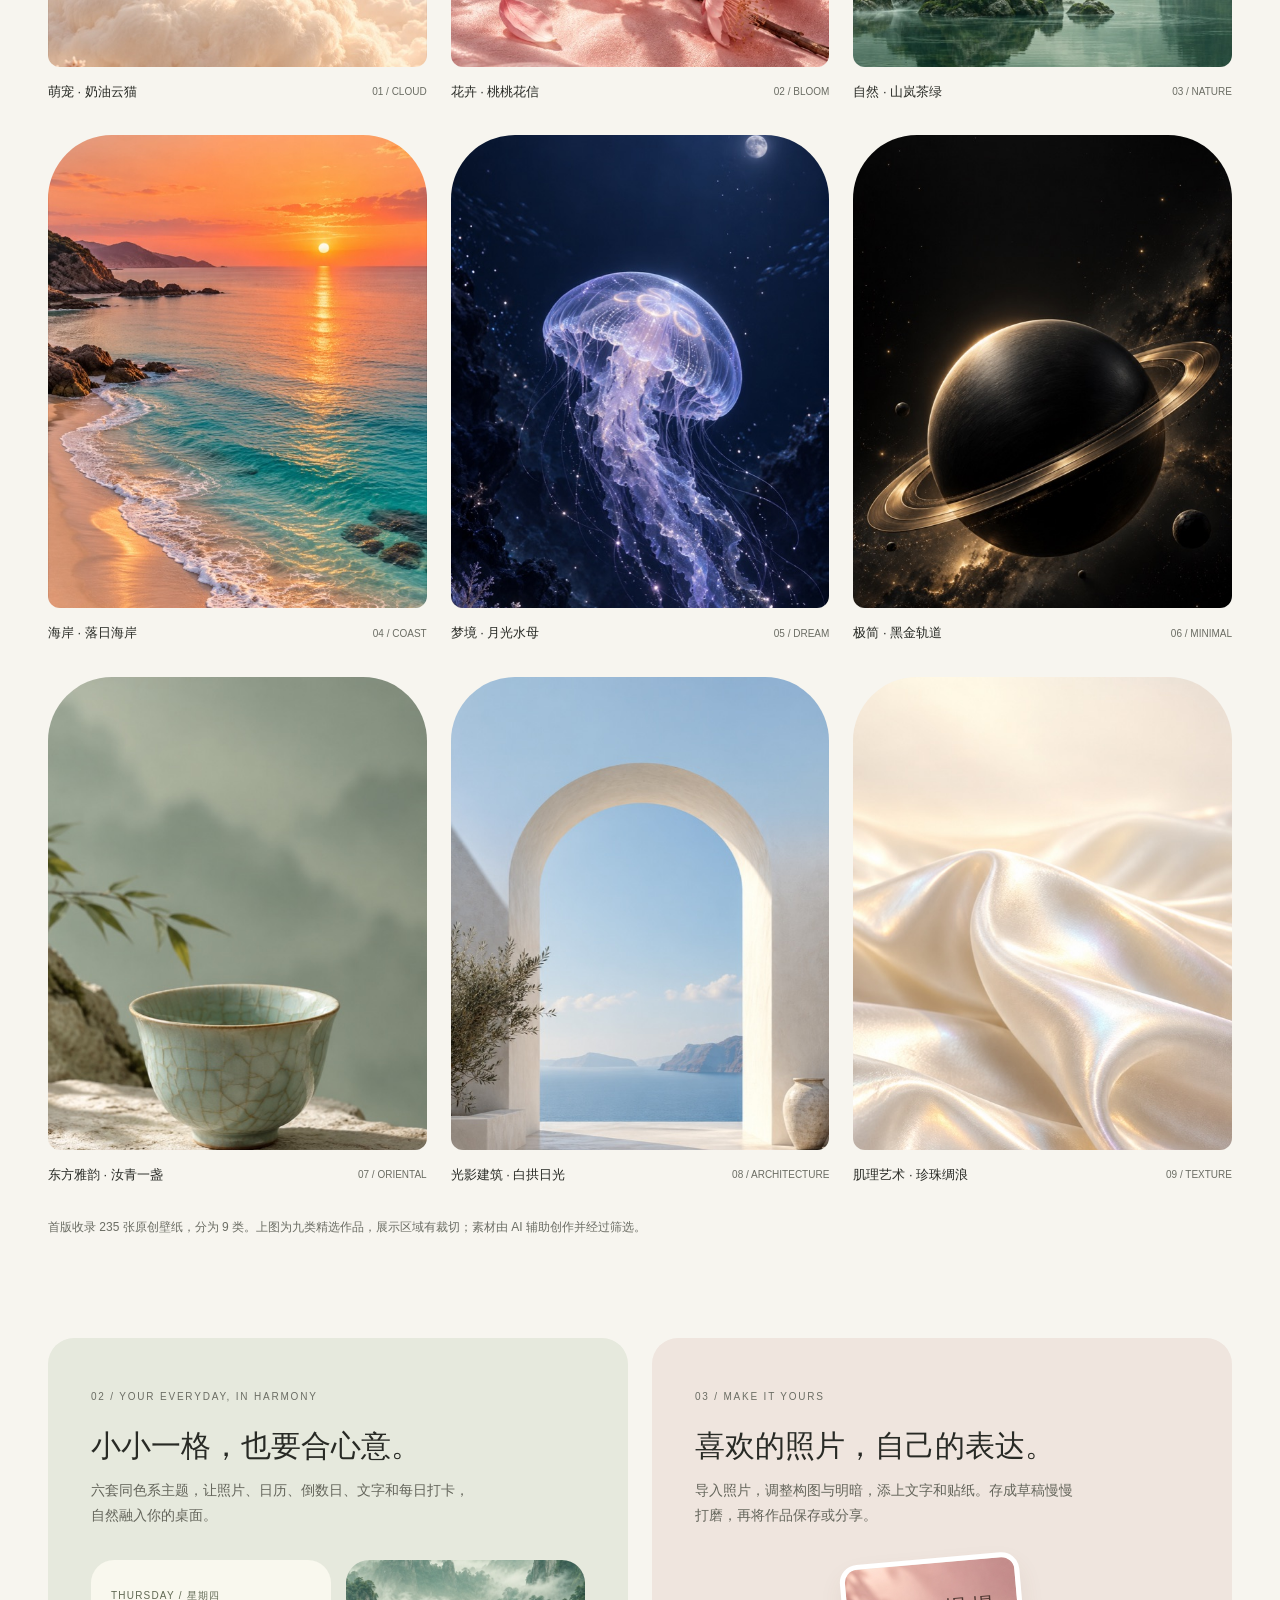
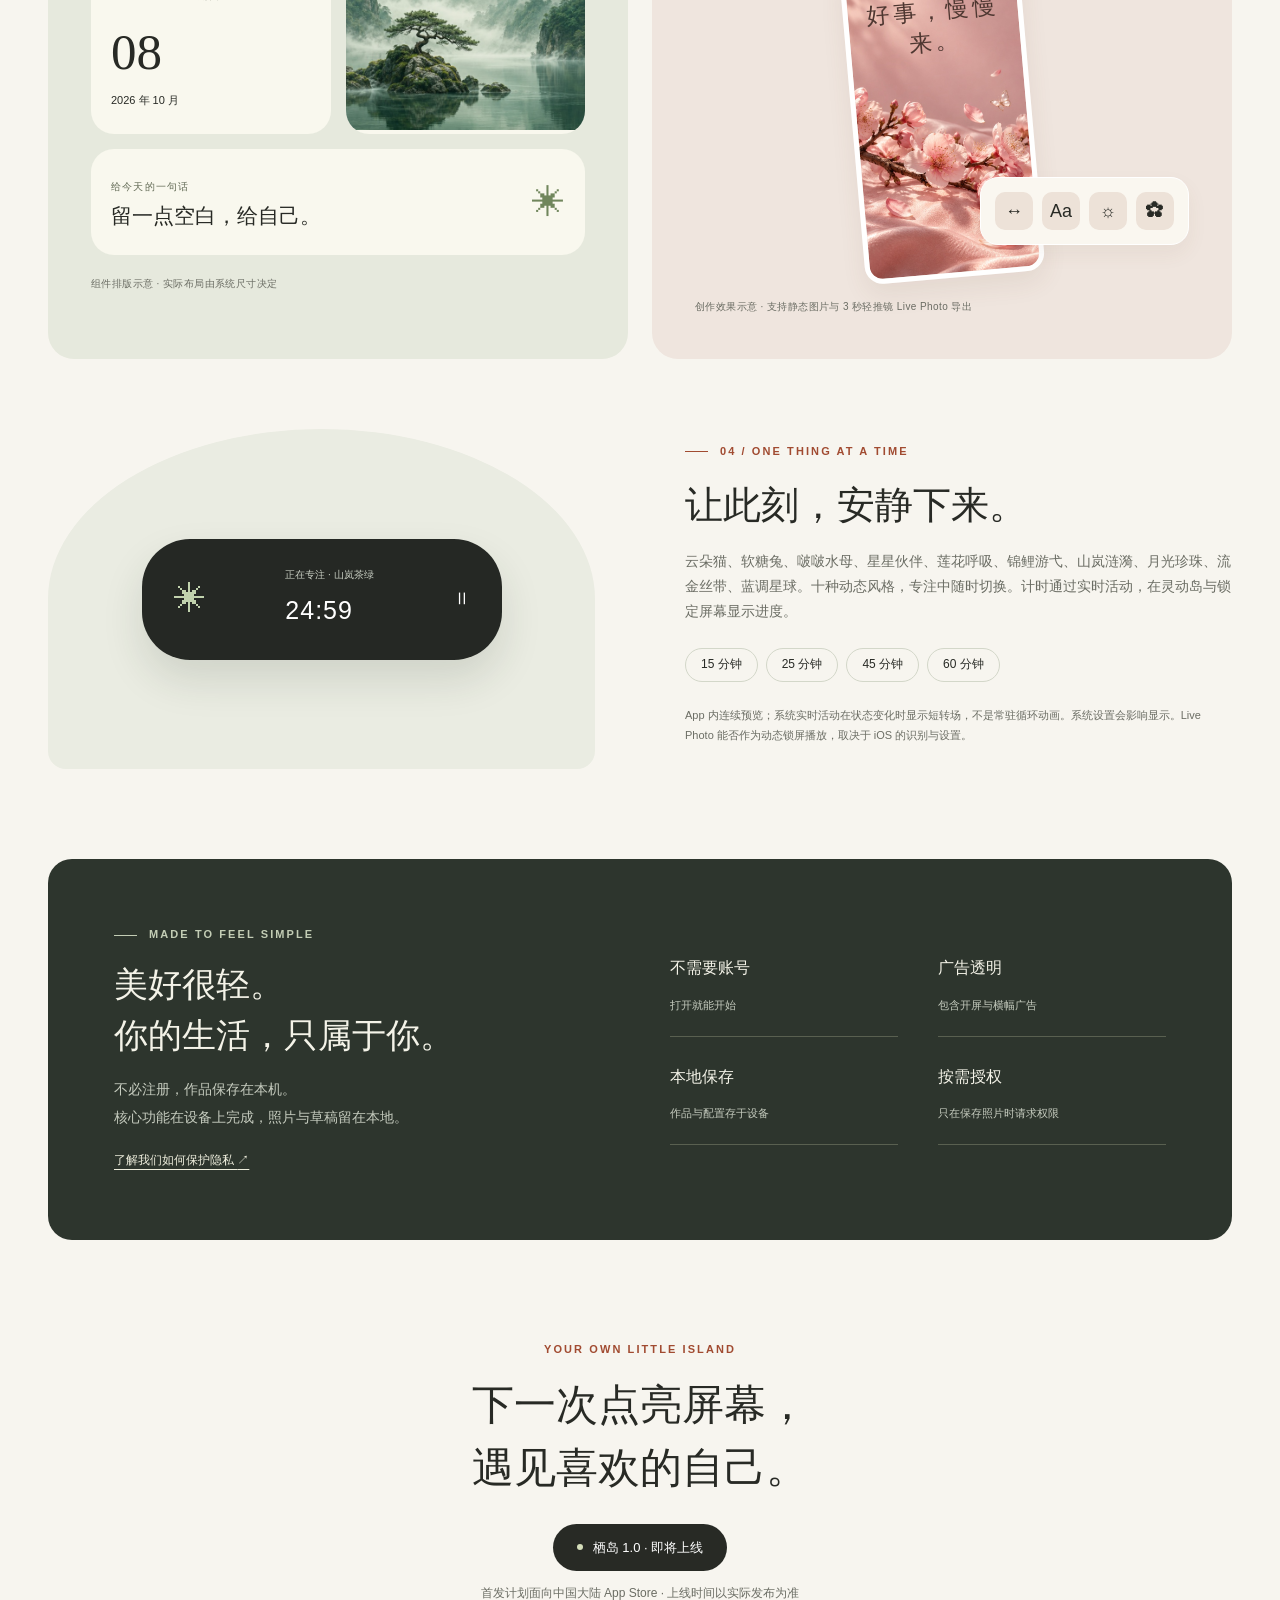
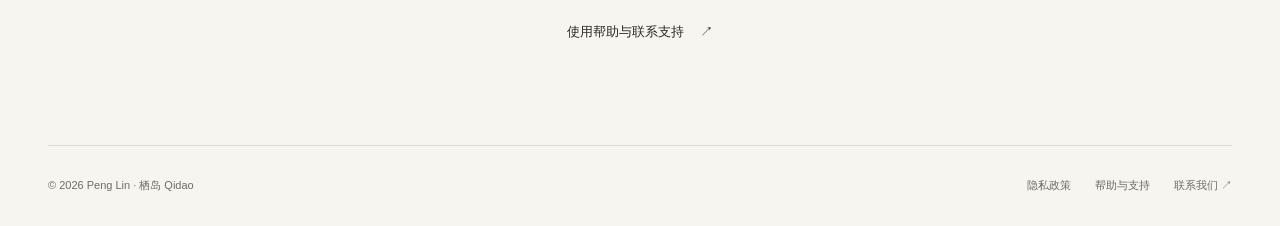
==== commit ebde7c6f: "docs: 更新栖岛广告与隐私说明" ====
--- a/index.html
+++ b/index.html
@@ -3,7 +3,7 @@
 <head>
   <meta charset="utf-8"><meta name="viewport" content="width=device-width,initial-scale=1">
   <title>栖岛 - 壁纸小组件与专注岛</title>
-  <meta name="description" content="给屏幕一处安静的风景。栖岛收录 235 张原创壁纸、9 类风格，搭配六套小组件主题、照片创作与专注计时。无需注册，无广告。">
+  <meta name="description" content="给屏幕一处安静的风景。栖岛收录 235 张原创壁纸、9 类风格，搭配六套小组件主题、照片创作与专注计时。无需注册，作品本地保存。">
   <meta name="theme-color" content="#f7f5ef"><link rel="canonical" href="https://jacky-linpeng.github.io/qidao/">
   <meta property="og:title" content="栖岛 · 给屏幕，一处栖息之地"><meta property="og:description" content="原创壁纸 · 同色小组件 · 轻盈专注。即将上线。"><meta property="og:type" content="website"><meta property="og:url" content="https://jacky-linpeng.github.io/qidao/">
   <link rel="icon" type="image/png" href="assets/icon.png"><link rel="apple-touch-icon" href="assets/icon.png"><link rel="stylesheet" href="styles.css">
@@ -17,7 +17,7 @@
       <div class="hero-copy"><div class="eyebrow" lang="en">A little space, just for you</div><h1 id="hero-title">给屏幕，<br>一处<em>栖息之地。</em></h1><p>让喜欢的风景，陪你度过每个日常。<br>从一张壁纸，到一方小组件，<br>再到只属于此刻的专注。</p><div class="hero-actions"><span class="status">即将上线 · iPhone 版</span><a class="text-link" href="#collection">发现栖岛<span aria-hidden="true">↓</span></a></div><p class="device-note">支持 iPhone 13 系列及后续机型（含 mini，不含 SE） · iOS 26 或更新版本</p></div>
       <div class="hero-stage" role="img" aria-label="栖岛视觉示意：山岚壁纸、桃花照片与文字小组件。非实际系统截图。"><div class="stage-orbit" aria-hidden="true"></div><div class="phone"><img src="assets/tea.jpg" alt="" width="551" height="1200" fetchpriority="high"><div class="phone-island"></div><div class="phone-clock"><small>10月8日 星期四</small>09:41</div><div class="phone-bottom"></div></div><div class="floating-photo"><img src="assets/peach.jpg" alt="" width="555" height="1200"><span class="photo-caption">把日子，过成喜欢的模样</span></div><div class="quote-widget"><span lang="en">A MOMENT OF CALM</span><p>慢一点，<br>也很好。</p><small>今日小笺 ↗</small></div><span class="stage-caption">壁纸与组件组合示意</span></div>
     </section>
-    <div class="intro-line"><span><strong>栖岛 QIDAO</strong> &nbsp; / &nbsp; 为平凡日常留一点美</span><span>原创视觉</span><span>无需注册</span><span>无广告</span><span>本地创作</span></div>
+    <div class="intro-line"><span><strong>栖岛 QIDAO</strong> &nbsp; / &nbsp; 为平凡日常留一点美</span><span>原创视觉</span><span>无需注册</span><span>本机保存</span><span>本地创作</span></div>
     <section class="section" id="collection" aria-labelledby="collection-title"><div class="section-head"><div><div class="eyebrow" lang="en">01 / Collected moments</div><h2 id="collection-title">每次点亮，都有好心情。</h2></div><p>从萌宠与花卉，到东方雅韵、光影建筑与肌理艺术。9 类风格，收藏一眼喜欢的，也为今天换一种颜色。</p></div><div class="gallery gallery-expanded">
       <figure class="wallpaper"><img src="assets/cloud.jpg" alt="奶油色云朵中的猫咪原创壁纸" width="553" height="1200" loading="lazy"><figcaption>萌宠 · 奶油云猫<span lang="en">01 / CLOUD</span></figcaption></figure>
       <figure class="wallpaper"><img src="assets/peach.jpg" alt="粉色桃花与柔和光影原创壁纸" width="555" height="1200" loading="lazy"><figcaption>花卉 · 桃桃花信<span lang="en">02 / BLOOM</span></figcaption></figure>
@@ -34,7 +34,7 @@
       <article class="feature feature-edit"><span class="feature-label" lang="en">03 / MAKE IT YOURS</span><h3>喜欢的照片，自己的表达。</h3><p>导入照片，调整构图与明暗，添上文字和贴纸。存成草稿慢慢打磨，再将作品保存或分享。</p><div class="editor-preview" aria-hidden="true"><div class="edit-photo"><img src="assets/peach.jpg" alt="" width="555" height="1200" loading="lazy"><div class="edit-words">好事，慢慢来。</div></div><div class="edit-tools"><span>↔</span><span>Aa</span><span>☼</span><span>✿</span></div></div><small class="feature-footnote">创作效果示意 · 支持静态图片与 3 秒轻推镜 Live Photo 导出</small></article>
     </section>
     <section class="focus-section" aria-labelledby="focus-title"><div class="focus-art" role="img" aria-label="专注实时活动示意，倒计时 24 分 59 秒"><div class="island-demo"><span class="focus-leaf" aria-hidden="true">✳</span><div><small>正在专注 · 山岚茶绿</small><strong>24:59</strong></div><span aria-hidden="true">Ⅱ</span></div></div><div class="focus-copy"><div class="eyebrow" lang="en">04 / One thing at a time</div><h2 id="focus-title">让此刻，安静下来。</h2><p>云朵猫、软糖兔、啵啵水母、星星伙伴、莲花呼吸、锦鲤游弋、山岚涟漪、月光珍珠、流金丝带、蓝调星球。十种动态风格，专注中随时切换。计时通过实时活动，在灵动岛与锁定屏幕显示进度。</p><div class="focus-durations" aria-label="可选专注时长"><span>15 分钟</span><span>25 分钟</span><span>45 分钟</span><span>60 分钟</span></div><p class="fine">App 内连续预览；系统实时活动在状态变化时显示短转场，不是常驻循环动画。系统设置会影响显示。Live Photo 能否作为动态锁屏播放，取决于 iOS 的识别与设置。</p></div></section>
-    <section class="quiet" aria-labelledby="privacy-title"><div><div class="eyebrow" lang="en">Made to feel simple</div><h2 id="privacy-title">美好很轻。<br>你的生活，只属于你。</h2><p>不必注册，也没有广告打扰。<br>核心功能在设备上完成，照片与草稿留在本地。</p><a href="privacy.html">了解我们如何保护隐私 <span aria-hidden="true">↗</span></a></div><div class="quiet-list"><div class="quiet-item"><strong>不需要账号</strong><span>打开就能开始</span></div><div class="quiet-item"><strong>不加入追踪</strong><span>无广告与第三方分析 SDK</span></div><div class="quiet-item"><strong>本地保存</strong><span>作品与配置存于设备</span></div><div class="quiet-item"><strong>按需授权</strong><span>只在保存照片时请求权限</span></div></div></section>
+    <section class="quiet" aria-labelledby="privacy-title"><div><div class="eyebrow" lang="en">Made to feel simple</div><h2 id="privacy-title">美好很轻。<br>你的生活，只属于你。</h2><p>不必注册，作品保存在本机。<br>核心功能在设备上完成，照片与草稿留在本地。</p><a href="privacy.html">了解我们如何保护隐私 <span aria-hidden="true">↗</span></a></div><div class="quiet-list"><div class="quiet-item"><strong>不需要账号</strong><span>打开就能开始</span></div><div class="quiet-item"><strong>广告透明</strong><span>包含开屏与横幅广告</span></div><div class="quiet-item"><strong>本地保存</strong><span>作品与配置存于设备</span></div><div class="quiet-item"><strong>按需授权</strong><span>只在保存照片时请求权限</span></div></div></section>
     <section class="closing" aria-labelledby="closing-title"><div class="eyebrow" lang="en">Your own little island</div><h2 id="closing-title">下一次点亮屏幕，<br>遇见喜欢的自己。</h2><span class="status">栖岛 1.0 · 即将上线</span><p>首发计划面向中国大陆 App Store · 上线时间以实际发布为准</p><a class="text-link" href="support.html">使用帮助与联系支持 <span aria-hidden="true">↗</span></a></section>
   </main>
   <footer class="footer"><span>© 2026 Peng Lin · 栖岛 Qidao</span><div class="footer-links"><a href="privacy.html">隐私政策</a><a href="support.html">帮助与支持</a><a href="mailto:linpeng.dev@gmail.com">联系我们 ↗</a></div></footer>
